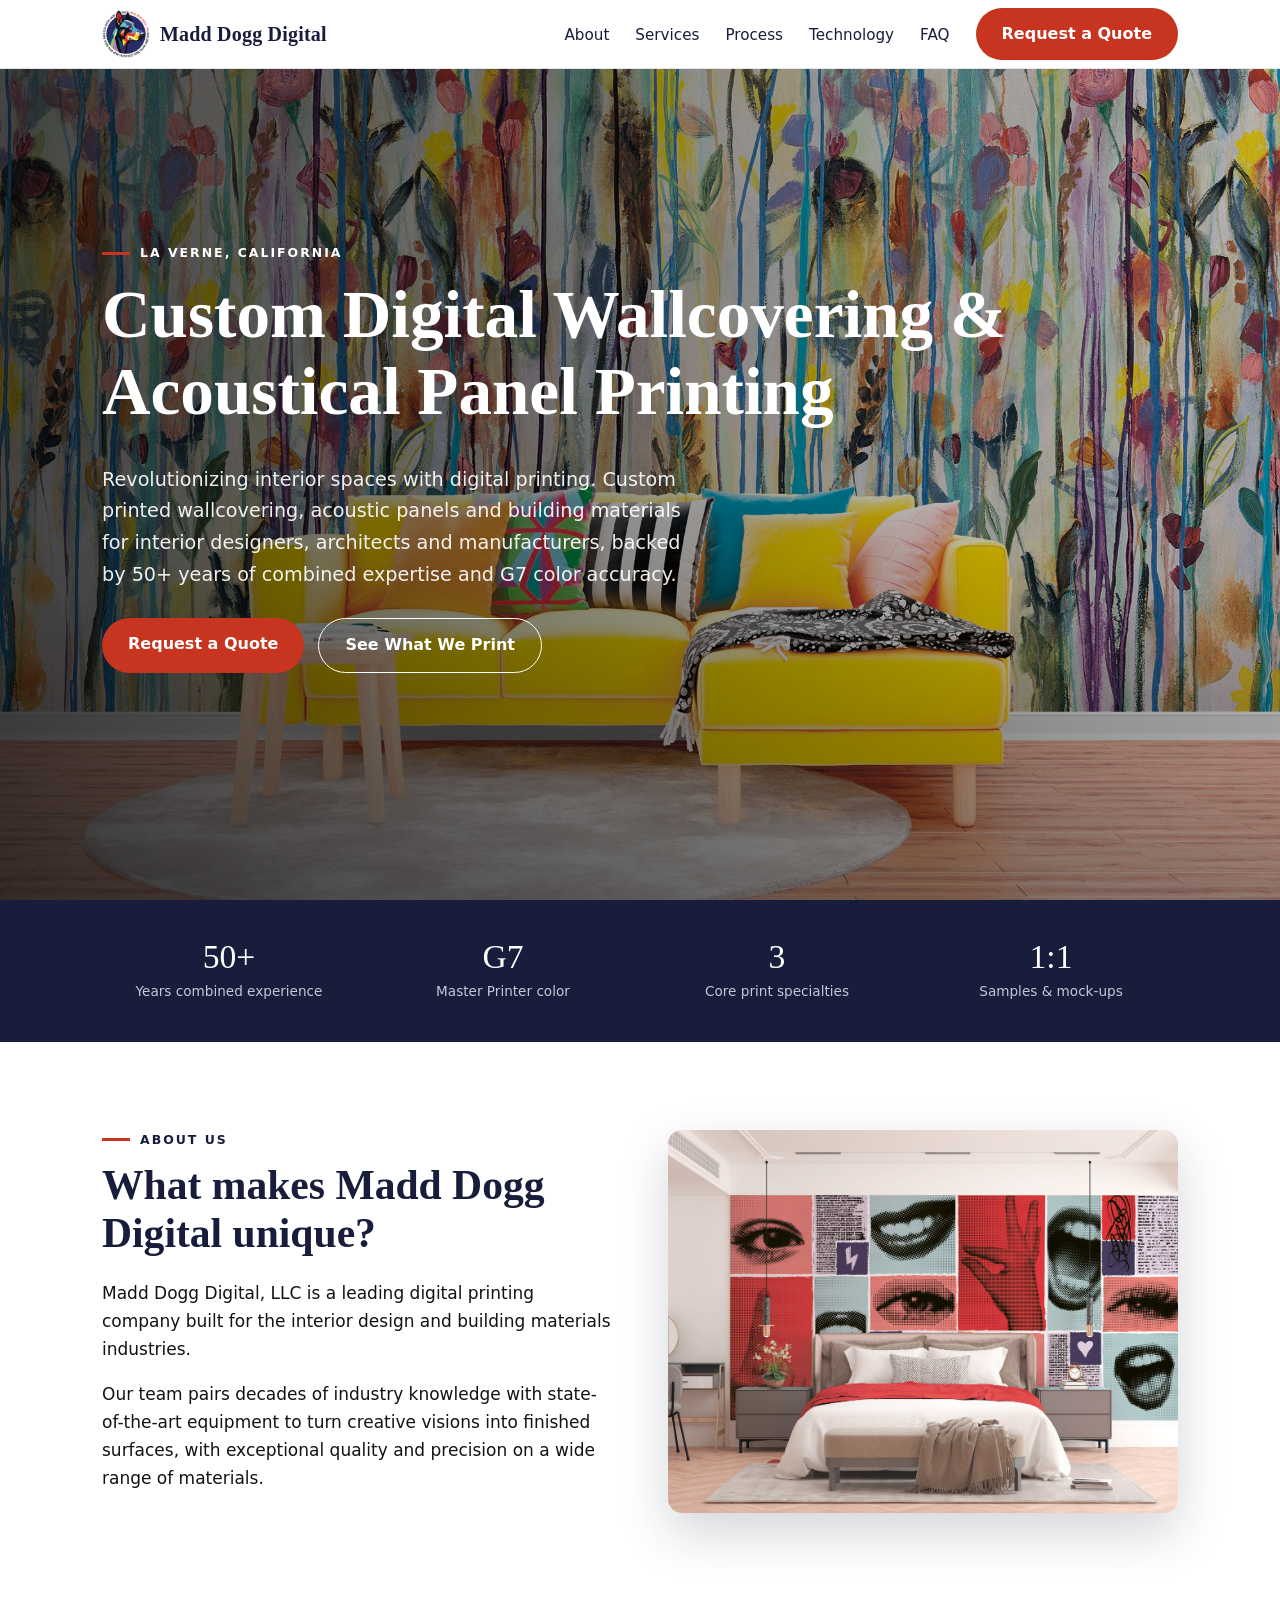
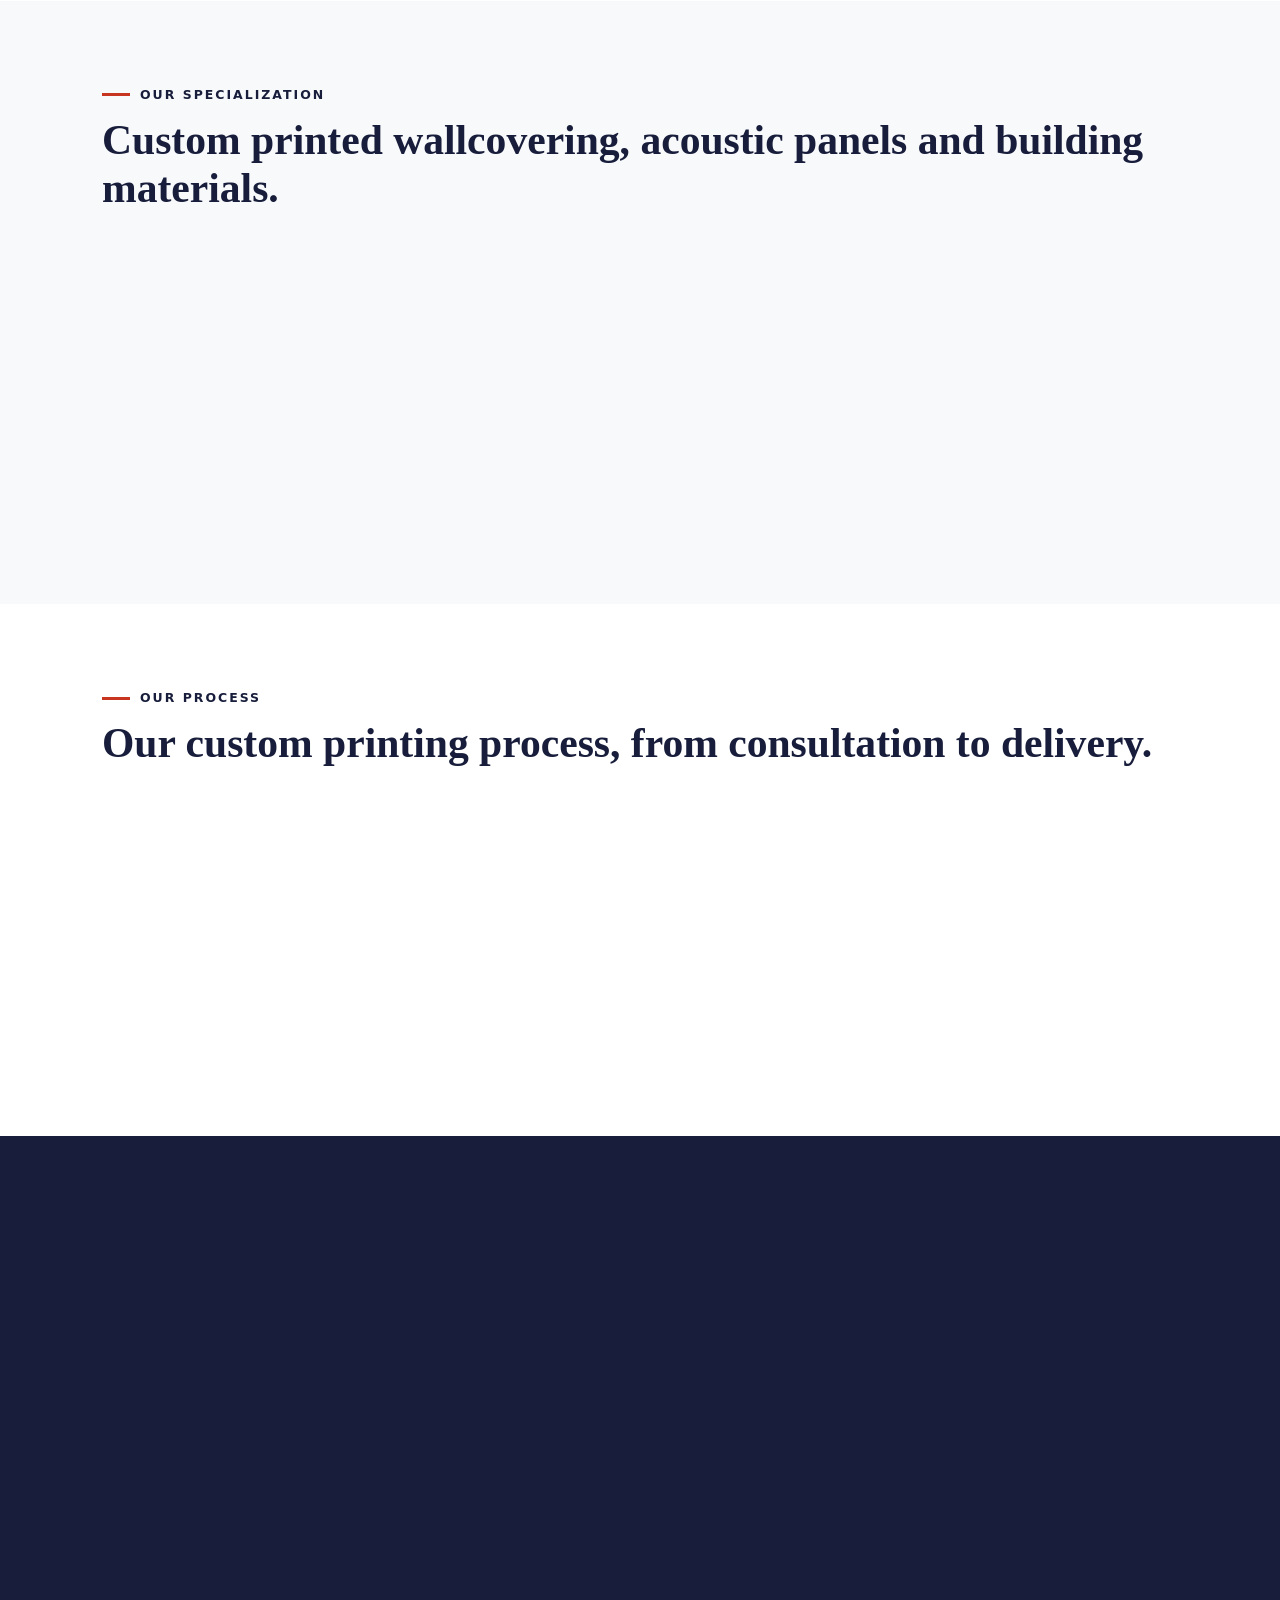
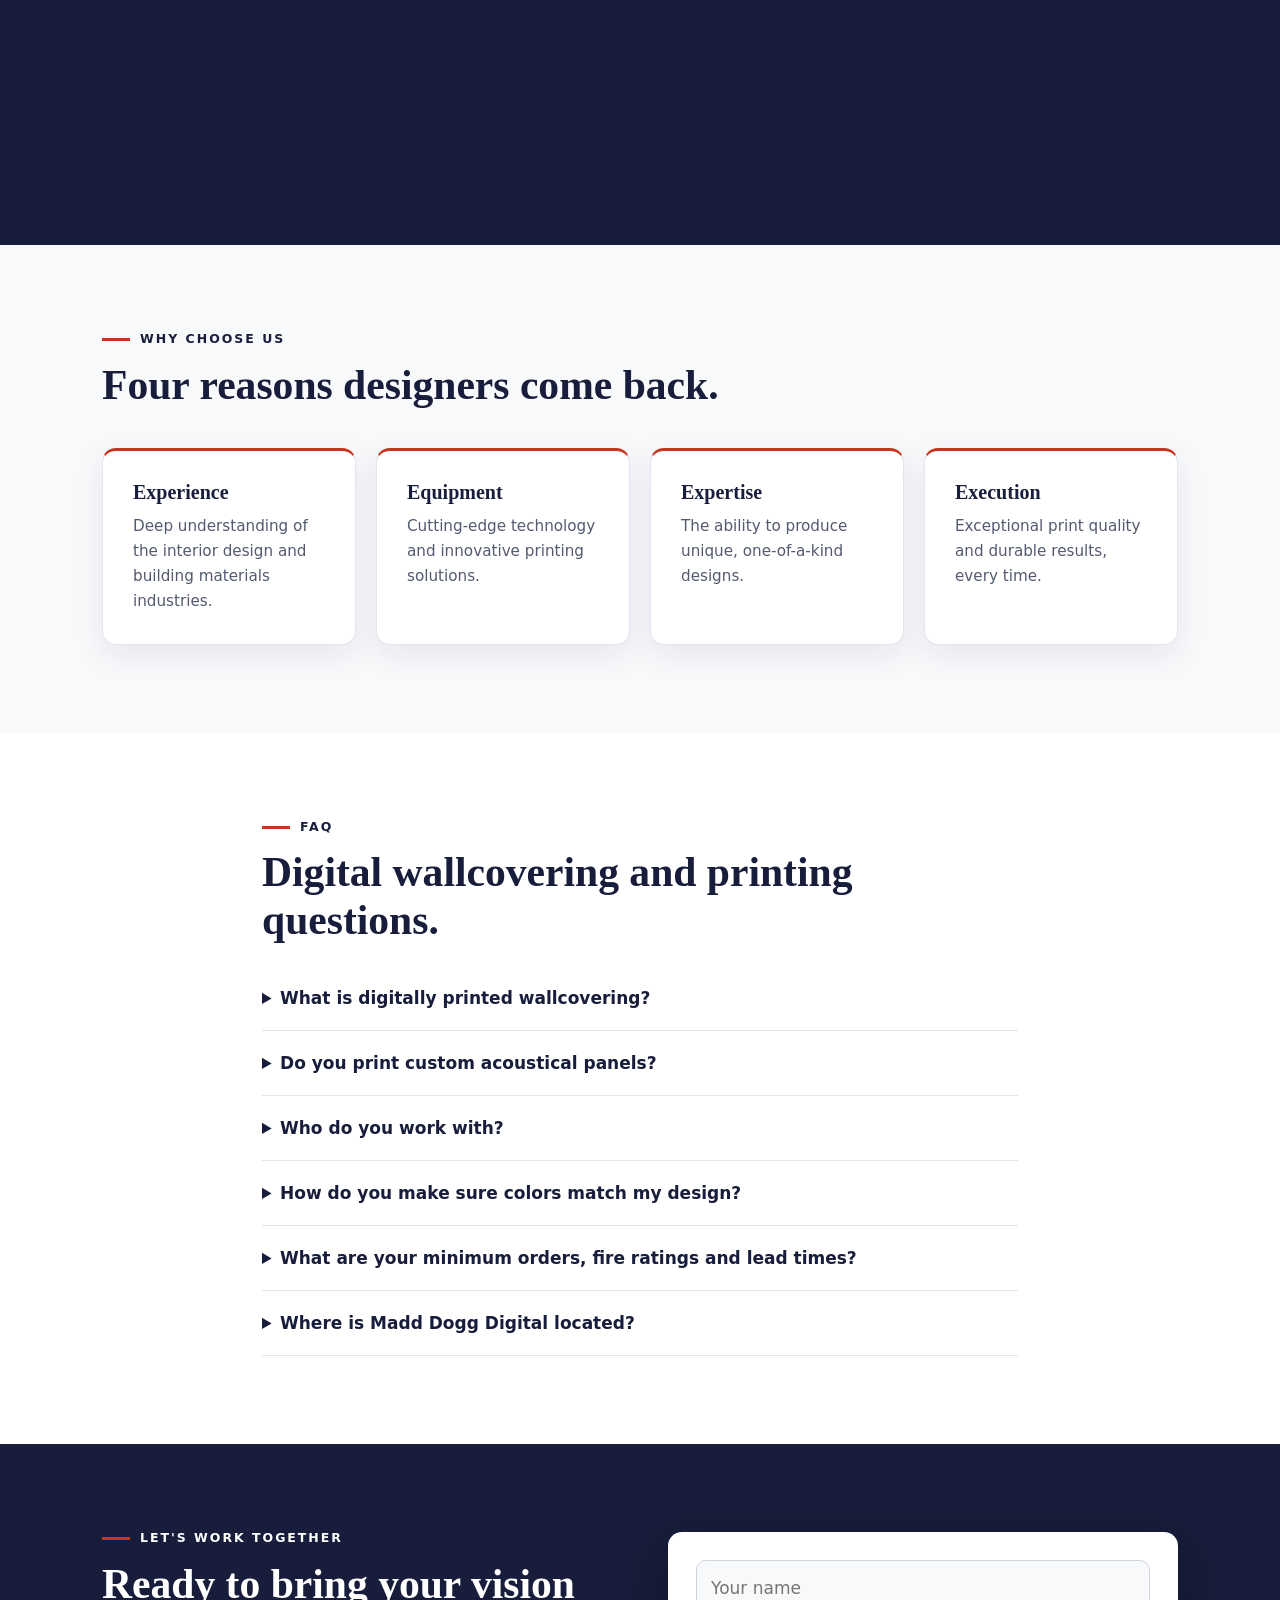
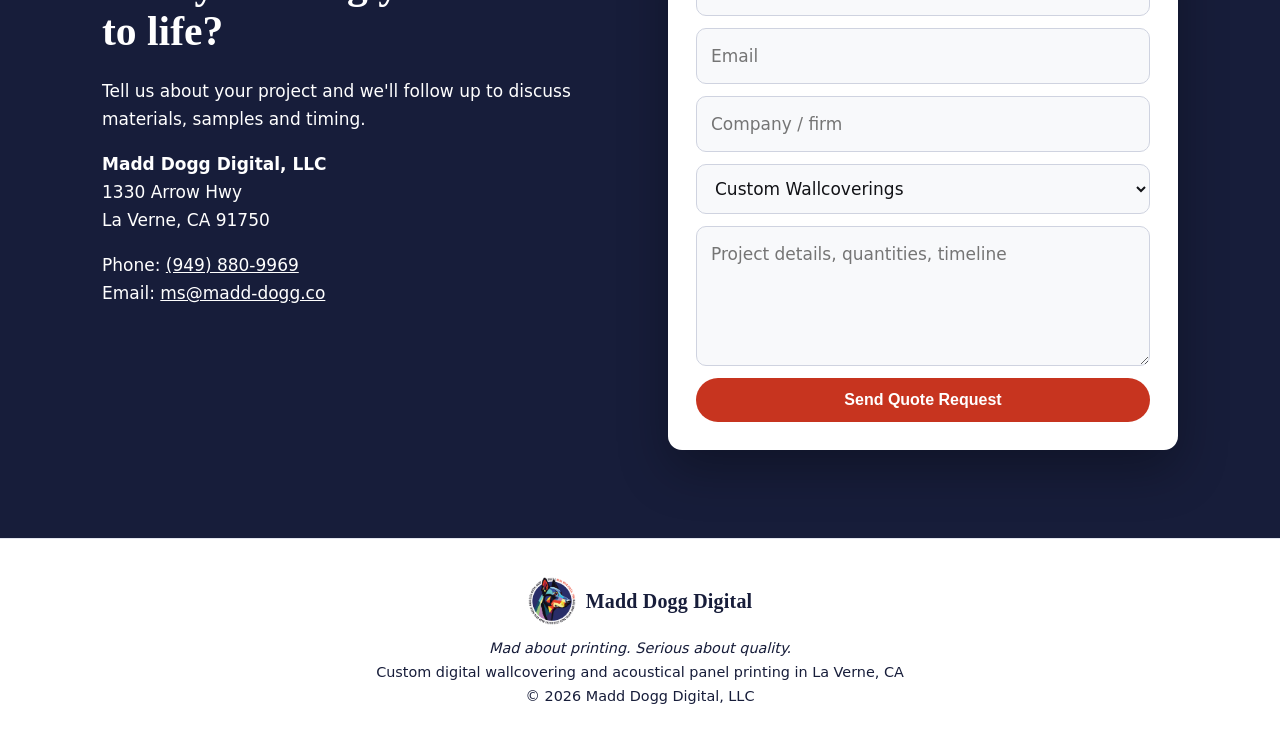
==== index.html @ 0f02517b "initial commit" ====
<!DOCTYPE html>
<html lang="en">
  <head>
    <!-- Page metadata -->
    <meta charset="utf-8">
    <meta name="viewport" content="width=device-width, initial-scale=1">
    <title>Custom Digital Wallcovering &amp; Acoustical Panel Printing | Madd Dogg Digital, La Verne CA</title>
    <meta name="description" content="Custom digitally printed wallcovering, acoustic panels and building materials for interior designers and architects. G7 color accuracy. La Verne, CA. Request a quote.">
    <link rel="canonical" href="https://www.madddoggdigital.com/">
    <meta name="robots" content="index,follow,max-image-preview:large">
    <meta name="color-scheme" content="light">
    <meta name="theme-color" content="#171D3A">

    <!-- Social sharing preview -->
    <meta property="og:type" content="website">
    <meta property="og:url" content="https://www.madddoggdigital.com/">
    <meta name="twitter:card" content="summary_large_image">
    <meta property="og:title" content="Custom Digital Wallcovering &amp; Acoustical Panel Printing | Madd Dogg Digital">
    <meta property="og:description" content="Custom digitally printed wallcovering, acoustic panels and building materials. La Verne, CA.">
    <meta property="og:image" content="/images/yellow-flowers-custom-digital-wallcovering.jpg">

    <!-- Business structured data -->
    <script type="application/ld+json">
      {
        "@context": "https://schema.org",
        "@type": "LocalBusiness",
        "name": "Madd Dogg Digital, LLC",
        "telephone": "(949) 880-9969",
        "email": "ms@madd-dogg.co",
        "address": {
          "@type": "PostalAddress",
          "streetAddress": "1330 Arrow Hwy",
          "addressLocality": "La Verne",
          "addressRegion": "CA",
          "postalCode": "91750"
        },
        "url": "https://www.madddoggdigital.com"
      }
    </script>

    <!-- FAQ structured data -->
    <script type="application/ld+json">
      {
        "@context": "https://schema.org",
        "@type": "FAQPage",
        "mainEntity": [
          {
            "@type": "Question",
            "name": "What is digitally printed wallcovering?",
            "acceptedAnswer": {
              "@type": "Answer",
              "text": "Digitally printed wallcovering is custom wallcovering produced directly from digital artwork. It lets designers create bespoke wallpapers, murals and large-scale graphics in high resolution, from intricate patterns to full-wall images."
            }
          },
          {
            "@type": "Question",
            "name": "Do you print custom acoustical panels?",
            "acceptedAnswer": {
              "@type": "Answer",
              "text": "Yes. We print custom acoustical sound boards that improve both the look and the acoustic performance of offices, studios and public spaces."
            }
          },
          {
            "@type": "Question",
            "name": "Who do you work with?",
            "acceptedAnswer": {
              "@type": "Answer",
              "text": "We serve interior designers, architects and building material manufacturers."
            }
          },
          {
            "@type": "Question",
            "name": "How do you make sure colors match my design?",
            "acceptedAnswer": {
              "@type": "Answer",
              "text": "We use G7 Master Printer color management, and our color matching step provides realistic samples and mock-ups for your approval before production begins."
            }
          },
          {
            "@type": "Question",
            "name": "What are your minimum orders, fire ratings and lead times?",
            "acceptedAnswer": {
              "@type": "Answer",
              "text": "These depend on the material and project scope. Send us your quantities, substrate and timeline through the quote form and we will confirm details."
            }
          },
          {
            "@type": "Question",
            "name": "Where is Madd Dogg Digital located?",
            "acceptedAnswer": {
              "@type": "Answer",
              "text": "We are at 1330 Arrow Hwy, La Verne, CA 91750. Call (949) 880-9969 or email ms@madd-dogg.co."
            }
          }
        ]
      }
    </script>

    <!-- Site styles -->
    <link rel="stylesheet" href="css/styles.css">
  </head>

  <body>
    <!-- Site navigation -->
    <header>
      <div class="wrap">
        <nav>
          <a class="logo" href="#top">
            <img src="images/madd-dogg-digital-logo.png" alt="">
            <span>Madd Dogg Digital</span>
          </a>
          <button id="menu" aria-label="Menu">☰</button>
          <ul id="links">
            <li><a href="#about">About</a></li>
            <li><a href="#services">Services</a></li>
            <li><a href="#process">Process</a></li>
            <li><a href="#technology">Technology</a></li>
            <li><a href="#faq">FAQ</a></li>
            <li><a class="btn" href="#contact">Request a Quote</a></li>
          </ul>
        </nav>
      </div>
    </header>

    <main id="top">
      <!-- Hero introduction -->
      <section class="hero">
        <div class="wrap">
          <div class="eyebrow" style="color:#fff">La Verne, California</div>
          <h1>Custom Digital Wallcovering &amp; Acoustical Panel Printing</h1>
          <p>Revolutionizing interior spaces with digital printing. Custom printed wallcovering, acoustic panels and building materials for interior designers, architects and manufacturers, backed by 50+ years of combined expertise and G7 color accuracy.</p>
          <div class="row">
            <a class="btn" href="#contact">Request a Quote</a>
            <a class="btn ghost" href="#services">See What We Print</a>
          </div>
        </div>
      </section>

      <!-- Company highlights -->
      <div class="stats">
        <div class="wrap">
          <div><b>50+</b><span>Years combined experience</span></div>
          <div><b>G7</b><span>Master Printer color</span></div>
          <div><b>3</b><span>Core print specialties</span></div>
          <div><b>1:1</b><span>Samples &amp; mock-ups</span></div>
        </div>
      </div>

      <!-- Company overview -->
      <section id="about">
        <div class="wrap split">
          <div class="rv">
            <div class="eyebrow">About Us</div>
            <h2>What makes Madd Dogg Digital unique?</h2>
            <p>Madd Dogg Digital, LLC is a leading digital printing company built for the interior design and building materials industries.</p>
            <p>Our team pairs decades of industry knowledge with state-of-the-art equipment to turn creative visions into finished surfaces, with exceptional quality and precision on a wide range of materials.</p>
          </div>
          <img class="rv" src="images/red-eyes-custom-digital-wallcovering.jpg" alt="Custom digitally printed wallcovering installed in a designed interior room" loading="lazy">
        </div>
      </section>

      <!-- Printing services -->
      <section id="services" class="alt">
        <div class="wrap">
          <div class="eyebrow">Our Specialization</div>
          <h2>Custom printed wallcovering, acoustic panels and building materials.</h2>
          <div class="grid3">
            <div class="card rv">
              <h3>Custom Digital Wallcoverings</h3>
              <p>Digitally printed wallcovering: bespoke wallpapers and murals that match your design aesthetic. From intricate patterns to large-scale graphics, in high resolution.</p>
            </div>
            <div class="card rv">
              <h3>Printed Acoustical Panels &amp; Sound Boards</h3>
              <p>Custom-printed acoustic panels and acoustical sound boards that improve both the look and the sound of offices, studios and public spaces.</p>
            </div>
            <div class="card rv">
              <h3>Custom Printed Building Materials</h3>
              <p>Digital printing opens up customization on a variety of building materials, for interior and exterior applications.</p>
            </div>
          </div>
        </div>
      </section>

      <!-- Project workflow -->
      <section id="process">
        <div class="wrap">
          <div class="eyebrow">Our Process</div>
          <h2>Our custom printing process, from consultation to delivery.</h2>
          <div class="steps">
            <div class="rv">
              <h3>Consultation</h3>
              <p>We learn your design goals and project requirements.</p>
            </div>
            <div class="rv">
              <h3>Color Matching</h3>
              <p>Design development plus realistic samples and mock-ups for approval.</p>
            </div>
            <div class="rv">
              <h3>Printing &amp; Production</h3>
              <p>Enterprise-grade equipment, produced with precision and care.</p>
            </div>
            <div class="rv">
              <h3>Quality Control</h3>
              <p>Rigorous checks so every print meets our standard.</p>
            </div>
            <div class="rv">
              <h3>Delivery &amp; Support</h3>
              <p>Timely delivery and ongoing support after install.</p>
            </div>
          </div>
        </div>
      </section>

      <!-- Printing technology -->
      <section id="technology" class="dark">
        <div class="wrap split">
          <div class="rv">
            <div class="eyebrow">Technology</div>
            <h2>State-of-the-art, by commitment.</h2>
            <p>Our quality is a direct result of our investment in leading digital printing technology.</p>
            <ul class="ticks">
              <li>Newest high-resolution printers for exceptional clarity and detail</li>
              <li>G7 Master Printer color management for accurate, consistent color</li>
              <li>Versatile printing on a wide range of substrates and materials</li>
              <li>Eco-friendly options with sustainable inks and materials</li>
            </ul>
          </div>
          <img class="rv" src="images/digital-wallcovering-printer.png" alt="High-resolution digital printing equipment used for wallcovering and acoustical panels" loading="lazy">
        </div>
      </section>

      <!-- Reasons to choose Madd Dogg Digital -->
      <section class="alt">
        <div class="wrap">
          <div class="eyebrow">Why Choose Us</div>
          <h2>Four reasons designers come back.</h2>
          <div class="four">
            <div class="card rv">
              <h3>Experience</h3>
              <p>Deep understanding of the interior design and building materials industries.</p>
            </div>
            <div class="card rv">
              <h3>Equipment</h3>
              <p>Cutting-edge technology and innovative printing solutions.</p>
            </div>
            <div class="card rv">
              <h3>Expertise</h3>
              <p>The ability to produce unique, one-of-a-kind designs.</p>
            </div>
            <div class="card rv">
              <h3>Execution</h3>
              <p>Exceptional print quality and durable results, every time.</p>
            </div>
          </div>
        </div>
      </section>

      <!-- Frequently asked questions -->
      <section id="faq">
        <div class="wrap" style="max-width:800px">
          <div class="eyebrow">FAQ</div>
          <h2>Digital wallcovering and printing questions.</h2>
          <!-- TODO: Confirm minimum order, fire rating, and lead time with the client. -->
          <details>
            <summary>What is digitally printed wallcovering?</summary>
            <p>Digitally printed wallcovering is custom wallcovering produced directly from digital artwork. It lets designers create bespoke wallpapers, murals and large-scale graphics in high resolution, from intricate patterns to full-wall images.</p>
          </details>
          <details>
            <summary>Do you print custom acoustical panels?</summary>
            <p>Yes. We print custom acoustical sound boards that improve both the look and the acoustic performance of offices, studios and public spaces.</p>
          </details>
          <details>
            <summary>Who do you work with?</summary>
            <p>We serve interior designers, architects and building material manufacturers.</p>
          </details>
          <details>
            <summary>How do you make sure colors match my design?</summary>
            <p>We use G7 Master Printer color management, and our color matching step provides realistic samples and mock-ups for your approval before production begins.</p>
          </details>
          <details>
            <summary>What are your minimum orders, fire ratings and lead times?</summary>
            <p>These depend on the material and project scope. Send us your quantities, substrate and timeline through the quote form and we will confirm details.</p>
          </details>
          <details>
            <summary>Where is Madd Dogg Digital located?</summary>
            <p>We are at 1330 Arrow Hwy, La Verne, CA 91750. Call (949) 880-9969 or email ms@madd-dogg.co.</p>
          </details>
        </div>
      </section>

      <!-- Contact details and quote form -->
      <section id="contact" class="contact">
        <div class="wrap split">
          <div>
            <div class="eyebrow">Let's Work Together</div>
            <h2>Ready to bring your vision to life?</h2>
            <p>Tell us about your project and we'll follow up to discuss materials, samples and timing.</p>
            <p>
              <strong>Madd Dogg Digital, LLC</strong><br>
              1330 Arrow Hwy<br>
              La Verne, CA 91750
            </p>
            <p>
              Phone: <a href="tel:+19498809969">(949) 880-9969</a><br>
              Email: <a href="mailto:ms@madd-dogg.co">ms@madd-dogg.co</a>
            </p>
          </div>
          <form id="qf">
            <input name="name" placeholder="Your name" required>
            <input name="email" type="email" placeholder="Email" required>
            <input name="company" placeholder="Company / firm">
            <select name="type">
              <option>Custom Wallcoverings</option>
              <option>Acoustical Solutions</option>
              <option>Custom Building Materials</option>
              <option>Something else</option>
            </select>
            <textarea name="msg" rows="4" placeholder="Project details, quantities, timeline" required></textarea>
            <button class="btn" type="submit">Send Quote Request</button>
          </form>
        </div>
      </section>
    </main>

    <!-- Site footer -->
    <footer>
      <div class="wrap">
        <div class="logo flogo">
          <img src="images/madd-dogg-digital-logo.png" alt="">
          <span>Madd Dogg Digital</span>
        </div>
        <em>Mad about printing. Serious about quality.</em><br>
        Custom digital wallcovering and acoustical panel printing in La Verne, CA<br>
        &copy; <span id="y"></span> Madd Dogg Digital, LLC
      </div>
    </footer>

    <!-- Site interactions -->
    <script src="js/main.js" defer></script>
  </body>
</html>
---- css/styles.css ----
/* Theme colors and shared dimensions */
:root {
  color-scheme: light;
  --ink: #121317;
  --navy: #171d3a;
  --alt: #f8f9fb;
  --muted: #535a70;
  --line: #e2e5ee;
  --accent: #c7341f;
  --head: #171d3a;
  --radius: 14px;
  --shadow: 0 10px 30px rgba(23, 29, 58, 0.08);
}

/* Base layout and typography */
* {
  box-sizing: border-box;
}

html {
  scroll-behavior: smooth;
  scroll-padding-top: 72px;
}

body {
  margin: 0;
  background: #fff;
  color: var(--ink);
  font: 17px/1.65 system-ui, -apple-system, "Segoe UI", sans-serif;
}

img {
  display: block;
  max-width: 100%;
}

a {
  color: inherit;
}

h1,
h2,
h3 {
  margin: 0 0 0.5em;
  color: var(--head);
  font-family: Georgia, "Times New Roman", serif;
  line-height: 1.15;
}

h1 {
  font-size: clamp(2.4rem, 6vw, 4.2rem);
}

h2 {
  font-size: clamp(1.8rem, 4vw, 2.6rem);
}

h3 {
  font-size: 1.25rem;
}

.wrap {
  max-width: 1120px;
  margin: 0 auto;
  padding: 0 22px;
}

section {
  padding: 88px 0;
}

.alt {
  background: var(--alt);
}

.dark,
.contact,
.hero {
  --head: #fff;
  --muted: #c3c8d8;
  --line: rgba(255, 255, 255, 0.16);
  color: #fff;
}

.dark,
.contact {
  background: var(--navy);
}

/* Section labels */
.eyebrow {
  display: flex;
  align-items: center;
  gap: 10px;
  margin-bottom: 16px;
  color: var(--navy);
  font: 700 0.78rem/1 system-ui, sans-serif;
  letter-spacing: 0.16em;
  text-transform: uppercase;
}

.eyebrow::before {
  width: 28px;
  height: 3px;
  background: var(--accent);
  content: "";
}

.dark .eyebrow,
.contact .eyebrow,
.hero .eyebrow {
  color: #fff;
}

/* Fixed navigation and brand mark */
header {
  position: fixed;
  z-index: 10;
  top: 0;
  right: 0;
  left: 0;
  border-bottom: 1px solid var(--line);
  background: #fff;
  transition: transform 0.3s, opacity 0.3s;
}

header.hidden {
  transform: translateY(-100%);
  opacity: 0;
  pointer-events: none;
}

nav {
  display: flex;
  height: 68px;
  align-items: center;
  justify-content: space-between;
}

nav img {
  height: 38px;
}

nav ul {
  display: flex;
  align-items: center;
  gap: 26px;
  margin: 0;
  padding: 0;
  list-style: none;
}

nav a {
  color: var(--navy);
  font-size: 0.95rem;
  text-decoration: none;
}

nav a:hover {
  color: var(--accent);
}

.logo {
  display: flex;
  align-items: center;
  gap: 10px;
  color: var(--navy);
  font: 700 1.25rem/1 Georgia, "Times New Roman", serif;
  letter-spacing: 0.01em;
  text-decoration: none;
}

nav a.logo:hover {
  color: var(--navy);
}

.logo img {
  width: auto;
  height: 48px;
  object-fit: contain;
}

.flogo {
  justify-content: center;
  margin-bottom: 12px;
}

/* Buttons and mobile menu control */
.btn {
  display: inline-block;
  padding: 13px 26px;
  border: 0;
  border-radius: 99px;
  background: var(--accent);
  color: #fff !important;
  cursor: pointer;
  font-size: 1rem;
  font-weight: 600;
  text-decoration: none;
}

.btn:hover {
  filter: brightness(1.1);
}

.btn.ghost {
  border: 1.5px solid var(--navy);
  background: none;
  color: var(--navy) !important;
}

#menu {
  display: none;
  border: 0;
  background: none;
  color: var(--navy);
  font-size: 1.6rem;
}

/* Full-height hero and image overlay */
.hero {
  position: relative;
  display: flex;
  min-height: 100vh;
  align-items: center;
  padding: 0;
  background: #222 url("../images/yellow-flowers-custom-digital-wallcovering.jpg") center/cover;
}

.hero::before {
  position: absolute;
  inset: 0;
  background:
    linear-gradient(90deg, rgba(0, 0, 0, 0.68) 0%, rgba(0, 0, 0, 0.42) 50%, rgba(0, 0, 0, 0.12) 100%),
    linear-gradient(0deg, rgba(0, 0, 0, 0.32), transparent 40%);
  content: "";
}

.hero .wrap {
  position: relative;
  padding-top: 100px;
  padding-bottom: 80px;
}

.hero p {
  max-width: 580px;
  color: rgba(255, 255, 255, 0.92);
  font-size: 1.2rem;
}

.hero .btn.ghost {
  border-color: #fff;
  background: transparent;
  color: #fff !important;
}

.hero .btn.ghost:hover {
  border-color: #fff;
  background: #fff;
  color: var(--navy) !important;
}

.hero .row {
  display: flex;
  flex-wrap: wrap;
  gap: 14px;
  margin-top: 28px;
}

/* Company highlight numbers */
.stats {
  padding: 38px 0;
  background: var(--navy);
  color: #fff;
}

.stats .wrap {
  display: grid;
  grid-template-columns: repeat(4, 1fr);
  gap: 20px;
  text-align: center;
}

.stats b {
  display: block;
  font: 2.1rem Georgia, serif;
}

.stats span {
  color: #c3c8d8;
  font-size: 0.85rem;
}

/* Service and benefit cards */
.grid3 {
  display: grid;
  grid-template-columns: repeat(3, 1fr);
  gap: 24px;
  margin-top: 38px;
}

.card {
  padding: 30px;
  border: 1px solid var(--line);
  border-radius: var(--radius);
  background: #fff;
  box-shadow: var(--shadow);
  transition: transform 0.25s, box-shadow 0.25s;
}

.card:hover {
  transform: translateY(-4px);
  box-shadow: 0 16px 40px rgba(23, 29, 58, 0.14);
}

.card p {
  margin: 0;
  color: var(--muted);
}

.grid3 .card,
.four .card {
  border-top: 3px solid var(--accent);
}

.four {
  display: grid;
  grid-template-columns: repeat(4, 1fr);
  gap: 20px;
  margin-top: 38px;
}

.four p {
  font-size: 0.95rem;
}

/* Two-column content and photography */
.split {
  display: grid;
  grid-template-columns: 1fr 1fr;
  align-items: center;
  gap: 56px;
}

.split img {
  width: 100%;
  aspect-ratio: 4 / 3;
  border-radius: var(--radius);
  object-fit: cover;
  box-shadow: 0 20px 50px rgba(23, 29, 58, 0.18);
}

/* Project process steps */
.steps {
  display: grid;
  grid-template-columns: repeat(5, 1fr);
  gap: 16px;
  margin-top: 38px;
  counter-reset: step;
}

.steps div {
  padding: 24px 20px;
  border-radius: var(--radius);
  background: var(--alt);
}

.steps div::before {
  display: block;
  margin-bottom: 12px;
  color: var(--accent);
  content: "0" counter(step);
  counter-increment: step;
  font: 700 2.2rem/1 Georgia, serif;
}

.steps h3 {
  font-size: 1.1rem;
}

.steps p {
  margin: 0;
  color: var(--muted);
  font-size: 0.92rem;
}

/* Technology feature list */
.ticks {
  margin: 20px 0 0;
  padding: 0;
  list-style: none;
}

.ticks li {
  position: relative;
  padding: 14px 0 14px 34px;
  border-bottom: 1px solid var(--line);
}

.ticks li::before {
  position: absolute;
  left: 0;
  color: #fff;
  content: "✓";
  font-weight: 700;
}

/* FAQ accordion */
details {
  padding: 18px 0;
  border-bottom: 1px solid var(--line);
}

summary {
  color: var(--navy);
  cursor: pointer;
  font-weight: 600;
}

details p {
  margin: 0.6em 0 0;
  color: var(--muted);
}

/* Contact information and quote form */
.contact a {
  color: inherit;
  text-decoration: underline;
}

.contact .split {
  align-items: start;
}

form {
  display: grid;
  gap: 12px;
  padding: 28px;
  border-radius: var(--radius);
  background: #fff;
  color: var(--ink);
  box-shadow: 0 20px 50px rgba(0, 0, 0, 0.3);
}

input,
select,
textarea {
  width: 100%;
  padding: 13px 14px;
  border: 1px solid #cfd3e0;
  border-radius: 10px;
  background: var(--alt);
  color: var(--ink);
  font: inherit;
}

input:focus,
select:focus,
textarea:focus {
  outline: 2px solid var(--accent);
  outline-offset: 1px;
}

/* White footer matches the navigation */
footer {
  padding: 38px 0;
  border-top: 1px solid var(--line);
  background: #fff;
  color: var(--navy);
  font-size: 0.9rem;
  text-align: center;
}

footer .logo {
  color: var(--navy);
}

/* Scroll-in content animation */
.rv {
  transform: translateY(22px);
  opacity: 0;
  transition: 0.7s;
}

.rv.in {
  transform: none;
  opacity: 1;
}

/* Respect reduced-motion preferences */
@media (prefers-reduced-motion: reduce) {
  .rv {
    transform: none;
    opacity: 1;
    transition: none;
  }

  html {
    scroll-behavior: auto;
  }
}

/* Stack layouts and expose the mobile menu on smaller screens */
@media (max-width: 860px) {
  section {
    padding: 60px 0;
  }

  .grid3,
  .split,
  .four {
    grid-template-columns: 1fr;
  }

  .steps {
    grid-template-columns: 1fr 1fr;
  }

  .stats .wrap {
    grid-template-columns: 1fr 1fr;
  }

  #menu {
    display: block;
  }

  nav ul {
    position: absolute;
    top: 68px;
    right: 0;
    left: 0;
    display: none;
    flex-direction: column;
    padding: 20px;
    border-bottom: 1px solid var(--line);
    background: #fff;
  }

  nav ul a {
    color: var(--navy);
  }

  nav ul.open {
    display: flex;
  }
}
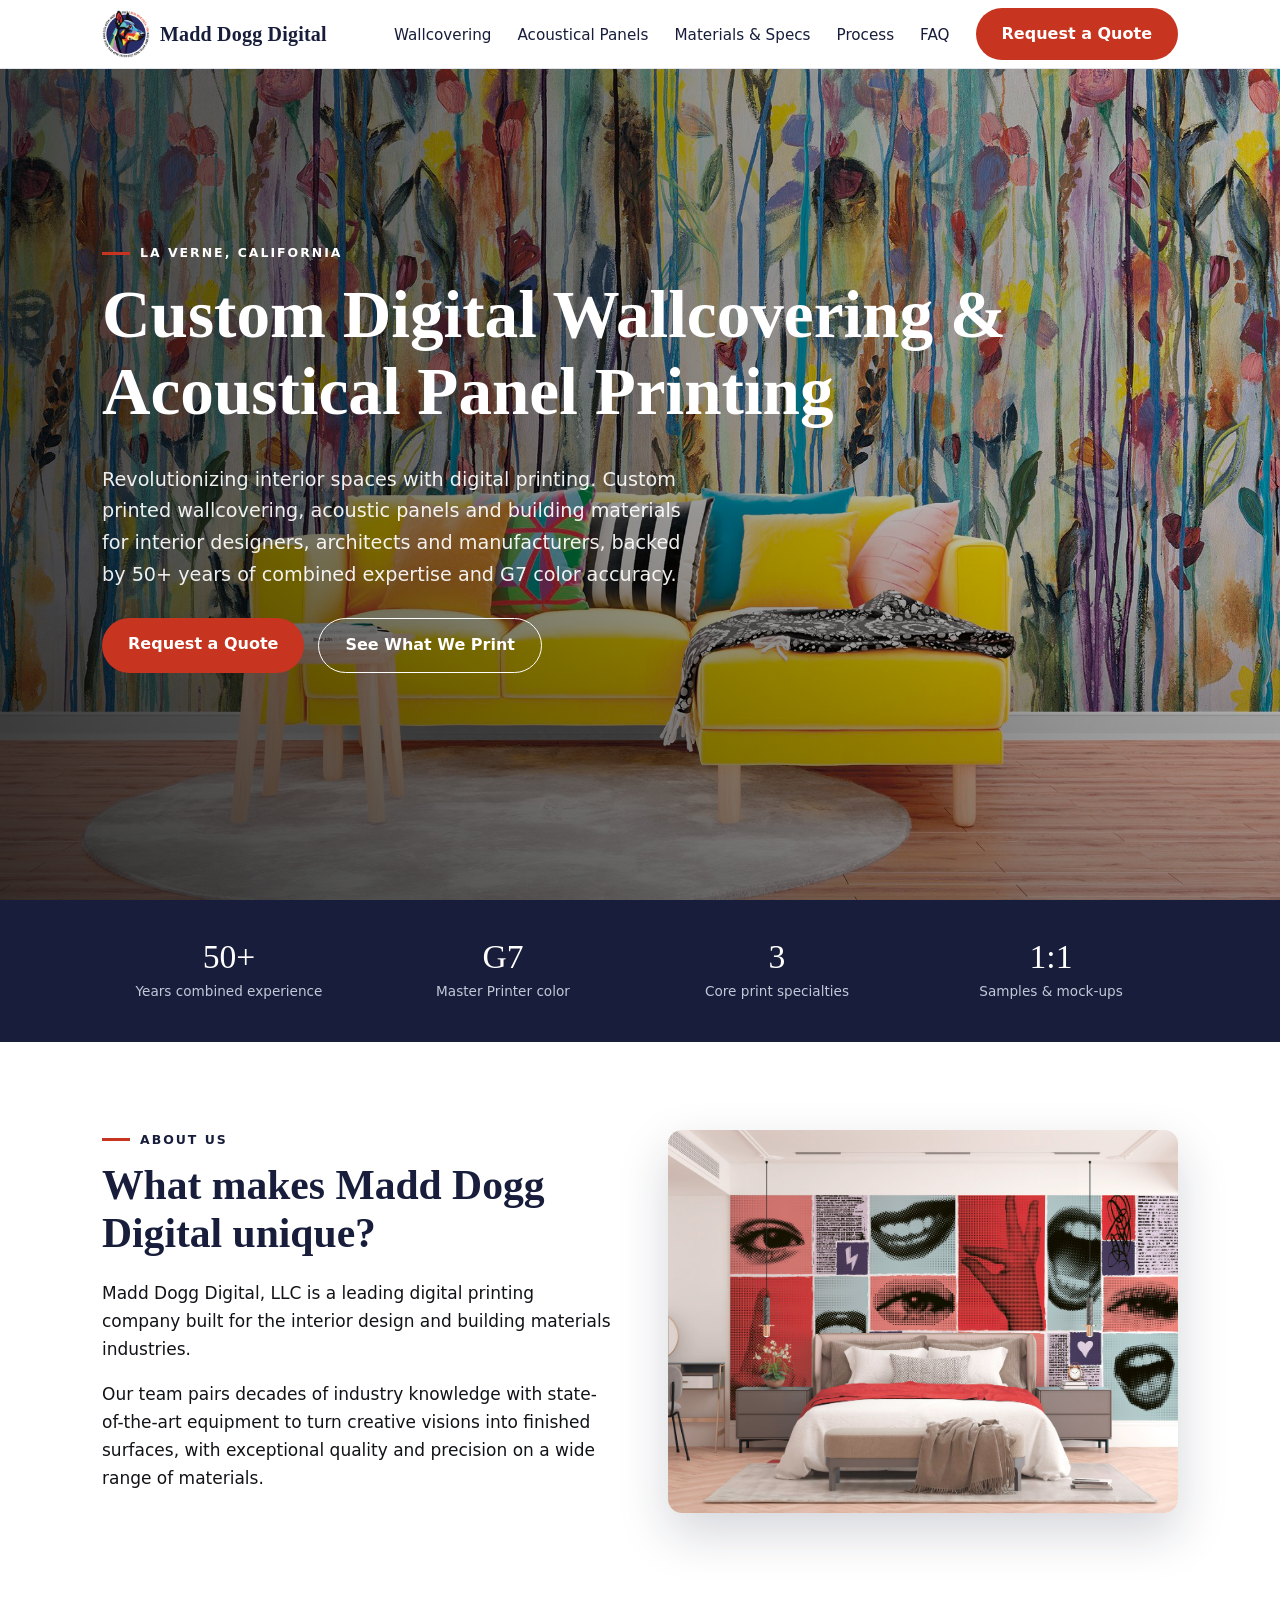
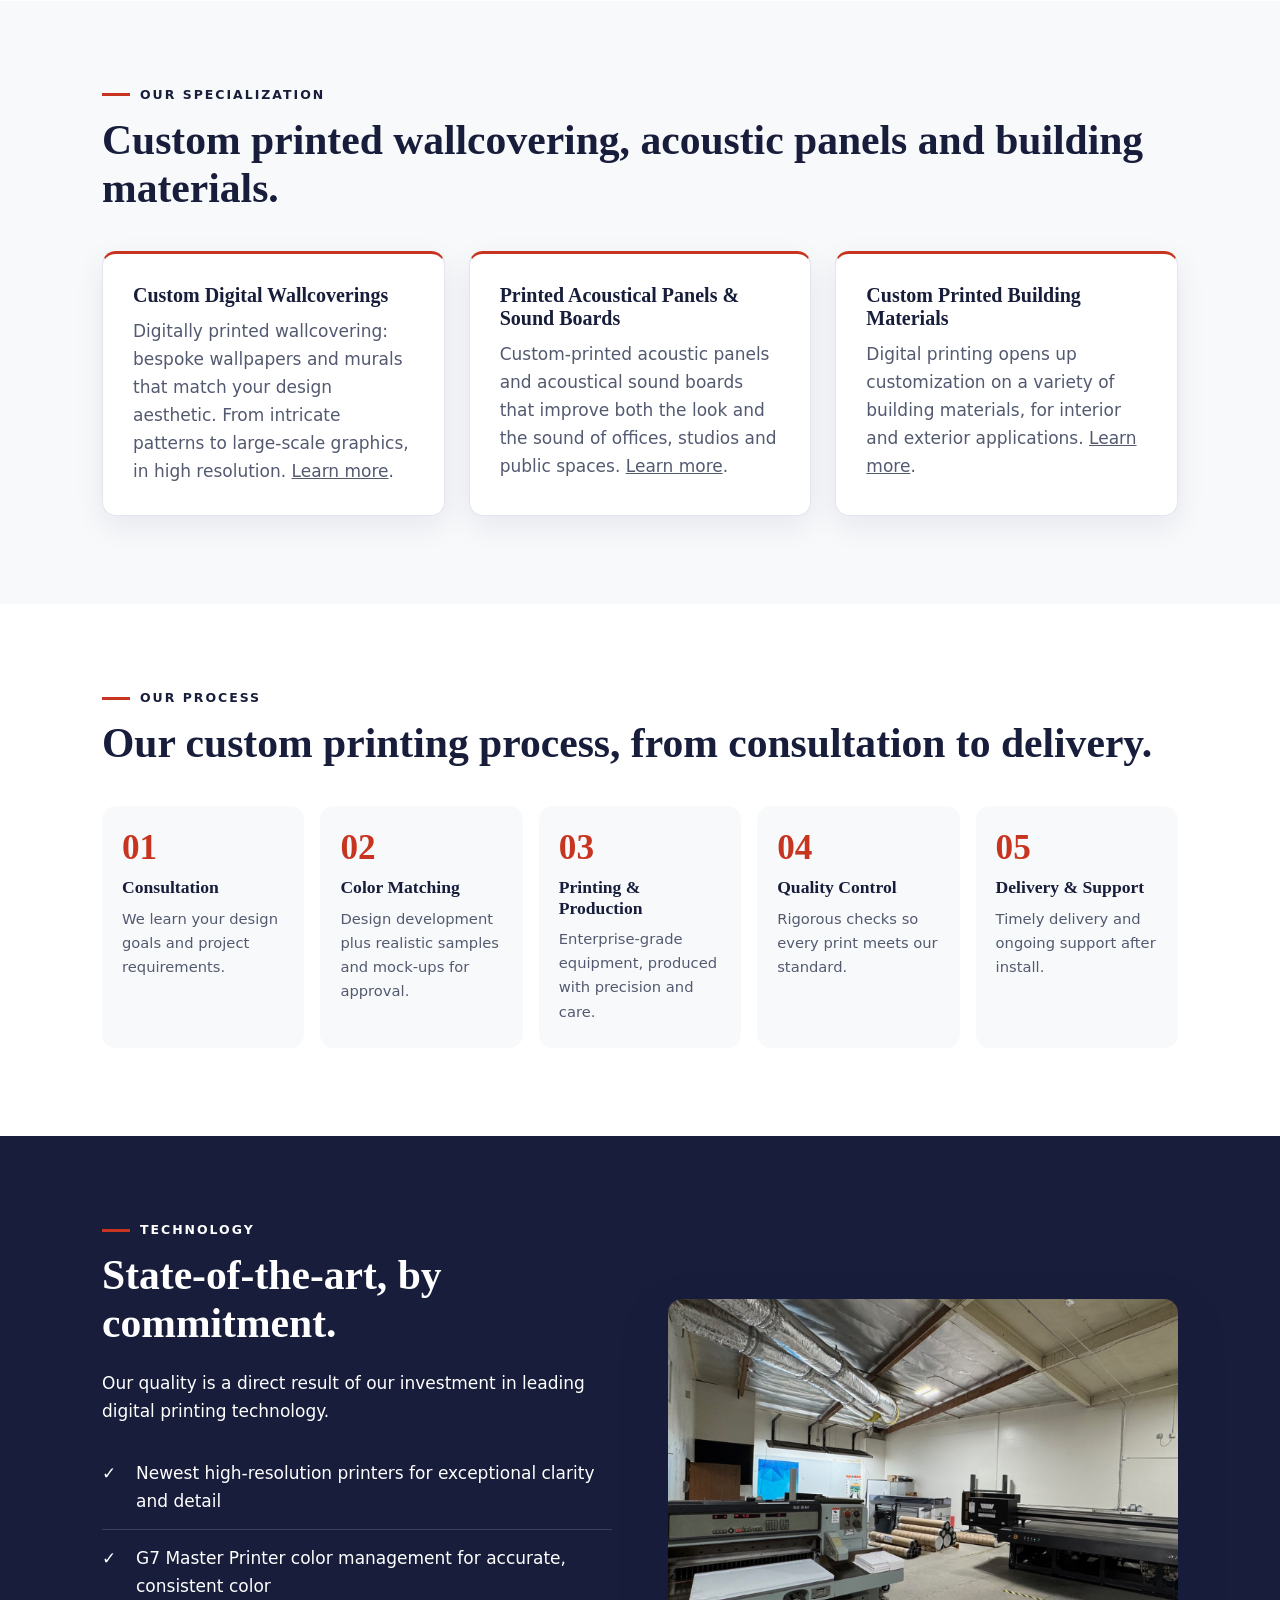
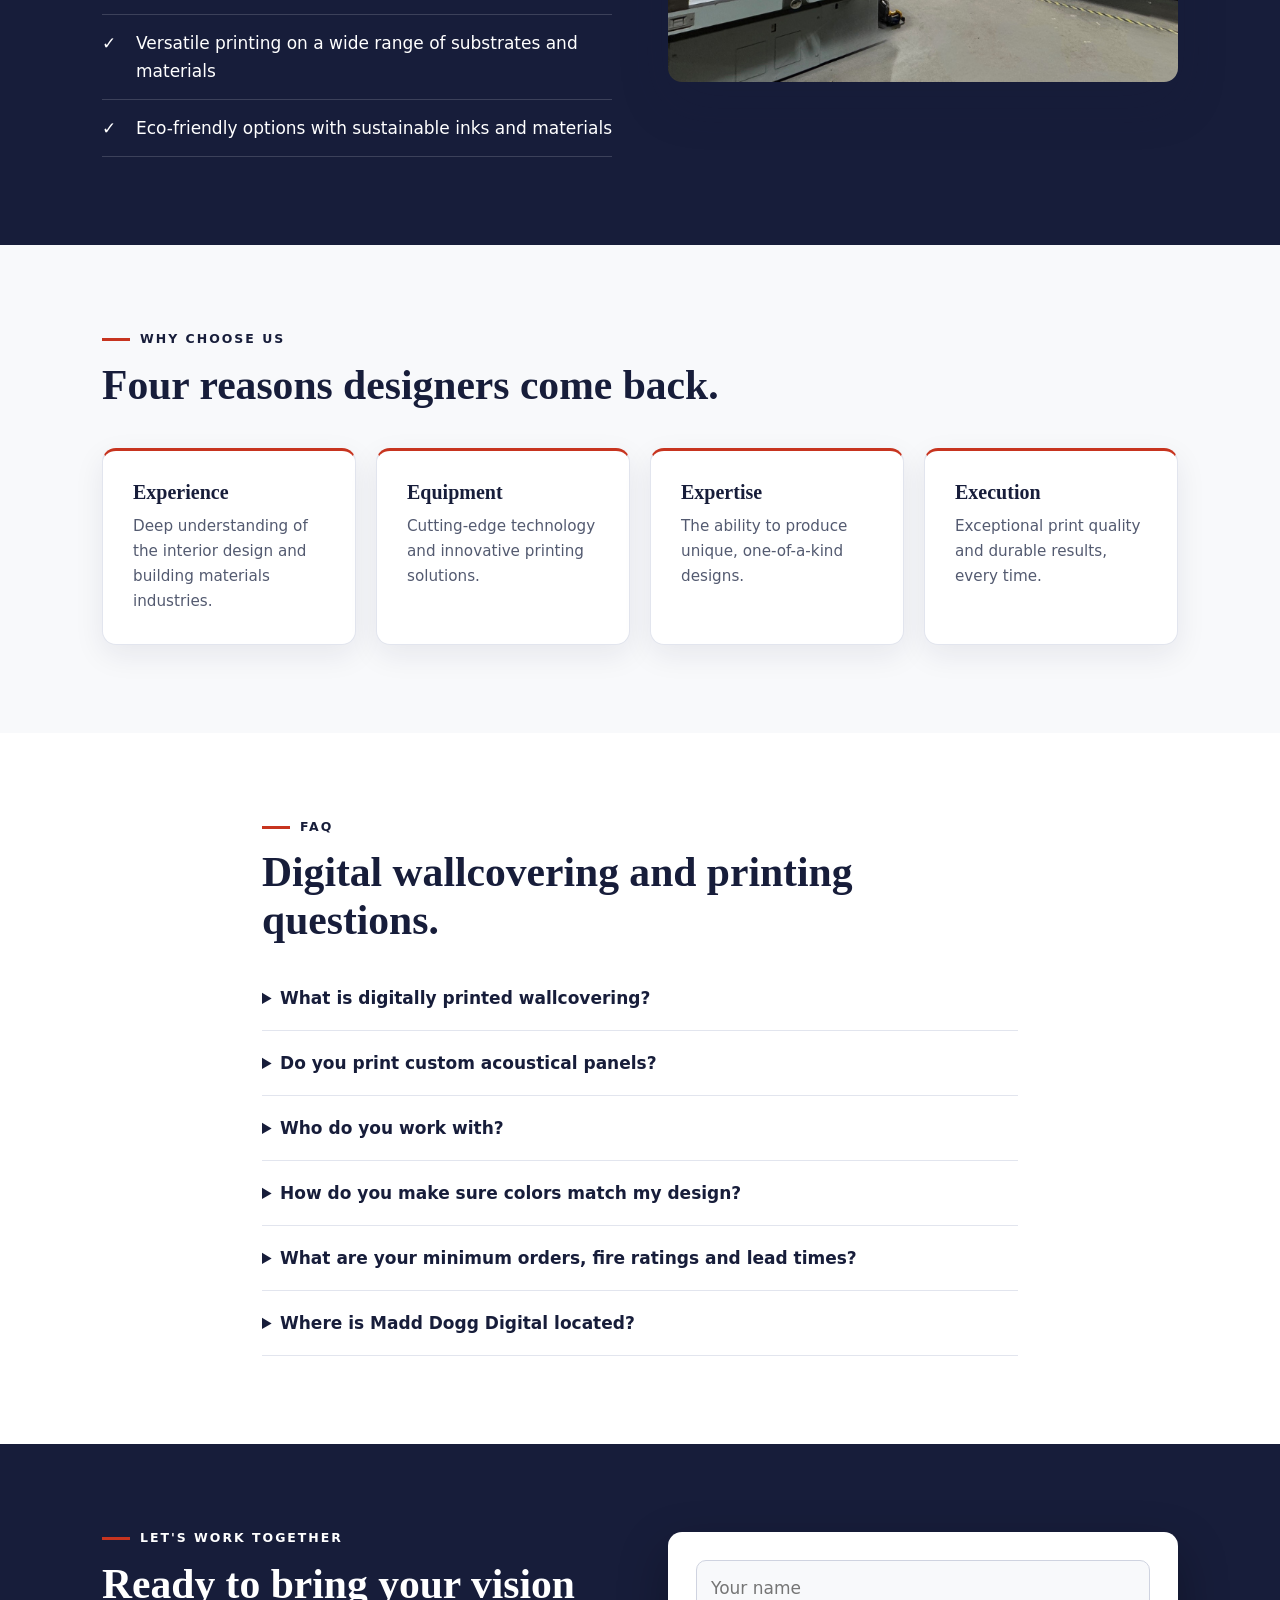
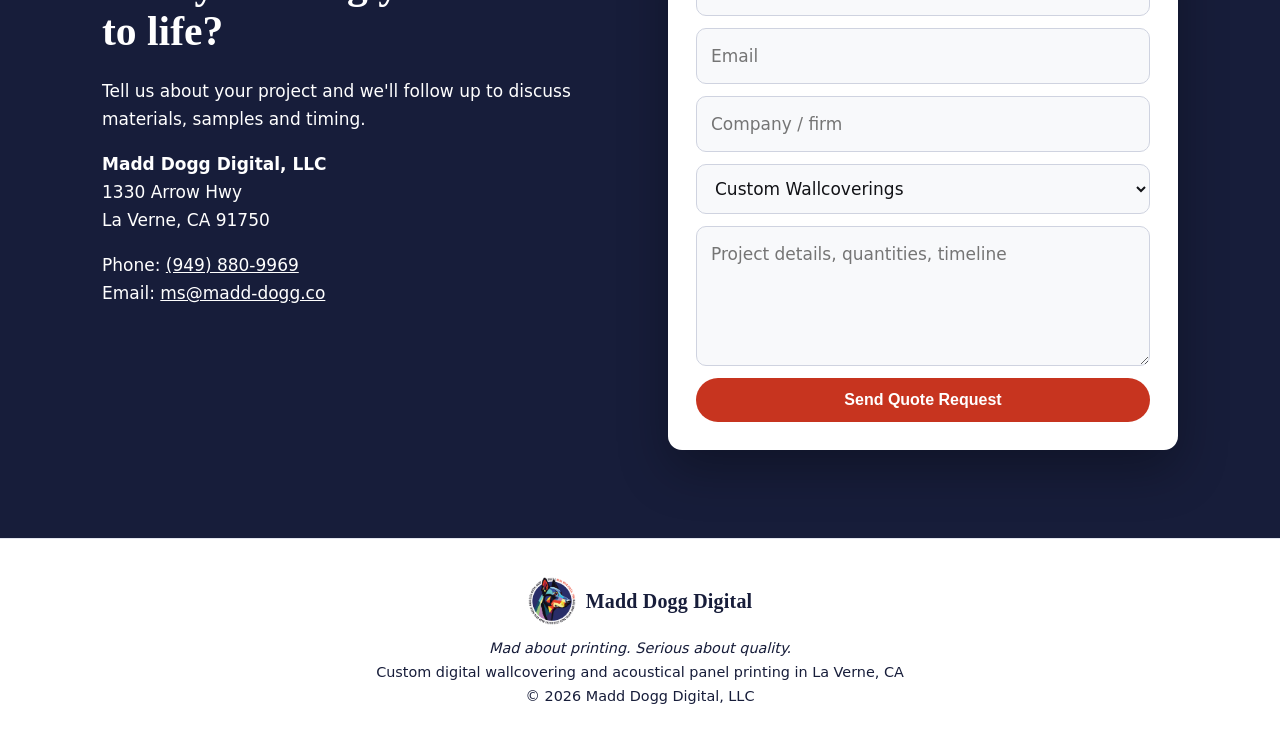
==== commit b27eb4c9: "added new pages and updated some things for SEO, also added new images" ====
--- a/index.html
+++ b/index.html
@@ -32,7 +32,8 @@
           "streetAddress": "1330 Arrow Hwy",
           "addressLocality": "La Verne",
           "addressRegion": "CA",
-          "postalCode": "91750"
+          "postalCode": "91750",
+          "addressCountry": "US"
         },
         "url": "https://www.madddoggdigital.com"
       }
@@ -109,12 +110,12 @@
             <img src="images/madd-dogg-digital-logo.png" alt="">
             <span>Madd Dogg Digital</span>
           </a>
-          <button id="menu" aria-label="Menu">☰</button>
+          <button id="menu" aria-label="Menu" aria-controls="links" aria-expanded="false">☰</button>
           <ul id="links">
-            <li><a href="#about">About</a></li>
-            <li><a href="#services">Services</a></li>
+            <li><a href="custom-digital-wallcovering.html">Wallcovering</a></li>
+            <li><a href="printed-acoustical-panels.html">Acoustical Panels</a></li>
+            <li><a href="materials-specs.html">Materials &amp; Specs</a></li>
             <li><a href="#process">Process</a></li>
-            <li><a href="#technology">Technology</a></li>
             <li><a href="#faq">FAQ</a></li>
             <li><a class="btn" href="#contact">Request a Quote</a></li>
           </ul>
@@ -167,15 +168,15 @@
           <div class="grid3">
             <div class="card rv">
               <h3>Custom Digital Wallcoverings</h3>
-              <p>Digitally printed wallcovering: bespoke wallpapers and murals that match your design aesthetic. From intricate patterns to large-scale graphics, in high resolution.</p>
+              <p>Digitally printed wallcovering: bespoke wallpapers and murals that match your design aesthetic. From intricate patterns to large-scale graphics, in high resolution. <a href="custom-digital-wallcovering.html">Learn more</a>.</p>
             </div>
             <div class="card rv">
               <h3>Printed Acoustical Panels &amp; Sound Boards</h3>
-              <p>Custom-printed acoustic panels and acoustical sound boards that improve both the look and the sound of offices, studios and public spaces.</p>
+              <p>Custom-printed acoustic panels and acoustical sound boards that improve both the look and the sound of offices, studios and public spaces. <a href="printed-acoustical-panels.html">Learn more</a>.</p>
             </div>
             <div class="card rv">
               <h3>Custom Printed Building Materials</h3>
-              <p>Digital printing opens up customization on a variety of building materials, for interior and exterior applications.</p>
+              <p>Digital printing opens up customization on a variety of building materials, for interior and exterior applications. <a href="materials-specs.html">Learn more</a>.</p>
             </div>
           </div>
         </div>
@@ -260,7 +261,6 @@
         <div class="wrap" style="max-width:800px">
           <div class="eyebrow">FAQ</div>
           <h2>Digital wallcovering and printing questions.</h2>
-          <!-- TODO: Confirm minimum order, fire rating, and lead time with the client. -->
           <details>
             <summary>What is digitally printed wallcovering?</summary>
             <p>Digitally printed wallcovering is custom wallcovering produced directly from digital artwork. It lets designers create bespoke wallpapers, murals and large-scale graphics in high resolution, from intricate patterns to full-wall images.</p>
@@ -306,16 +306,21 @@
             </p>
           </div>
           <form id="qf">
-            <input name="name" placeholder="Your name" required>
-            <input name="email" type="email" placeholder="Email" required>
-            <input name="company" placeholder="Company / firm">
-            <select name="type">
+            <label class="visually-hidden" for="qf-name">Your name</label>
+            <input id="qf-name" name="name" placeholder="Your name" required>
+            <label class="visually-hidden" for="qf-email">Email</label>
+            <input id="qf-email" name="email" type="email" placeholder="Email" required>
+            <label class="visually-hidden" for="qf-company">Company or firm</label>
+            <input id="qf-company" name="company" placeholder="Company / firm">
+            <label class="visually-hidden" for="qf-type">Project type</label>
+            <select id="qf-type" name="type">
               <option>Custom Wallcoverings</option>
               <option>Acoustical Solutions</option>
               <option>Custom Building Materials</option>
               <option>Something else</option>
             </select>
-            <textarea name="msg" rows="4" placeholder="Project details, quantities, timeline" required></textarea>
+            <label class="visually-hidden" for="qf-message">Project details, quantities, and timeline</label>
+            <textarea id="qf-message" name="msg" rows="4" placeholder="Project details, quantities, timeline" required></textarea>
             <button class="btn" type="submit">Send Quote Request</button>
           </form>
         </div>
--- a/css/styles.css
+++ b/css/styles.css
@@ -227,6 +227,10 @@
   background: #222 url("../images/yellow-flowers-custom-digital-wallcovering.jpg") center/cover;
 }
 
+.page-hero {
+  padding: 144px 0 100px;
+}
+
 .hero::before {
   position: absolute;
   inset: 0;
@@ -454,6 +458,16 @@
   font: inherit;
 }
 
+.visually-hidden {
+  position: absolute;
+  width: 1px;
+  height: 1px;
+  overflow: hidden;
+  clip: rect(0, 0, 0, 0);
+  white-space: nowrap;
+  clip-path: inset(50%);
+}
+
 input:focus,
 select:focus,
 textarea:focus {
@@ -504,6 +518,10 @@
 @media (max-width: 860px) {
   section {
     padding: 60px 0;
+  }
+
+  .page-hero {
+    padding: 112px 0 64px;
   }
 
   .grid3,
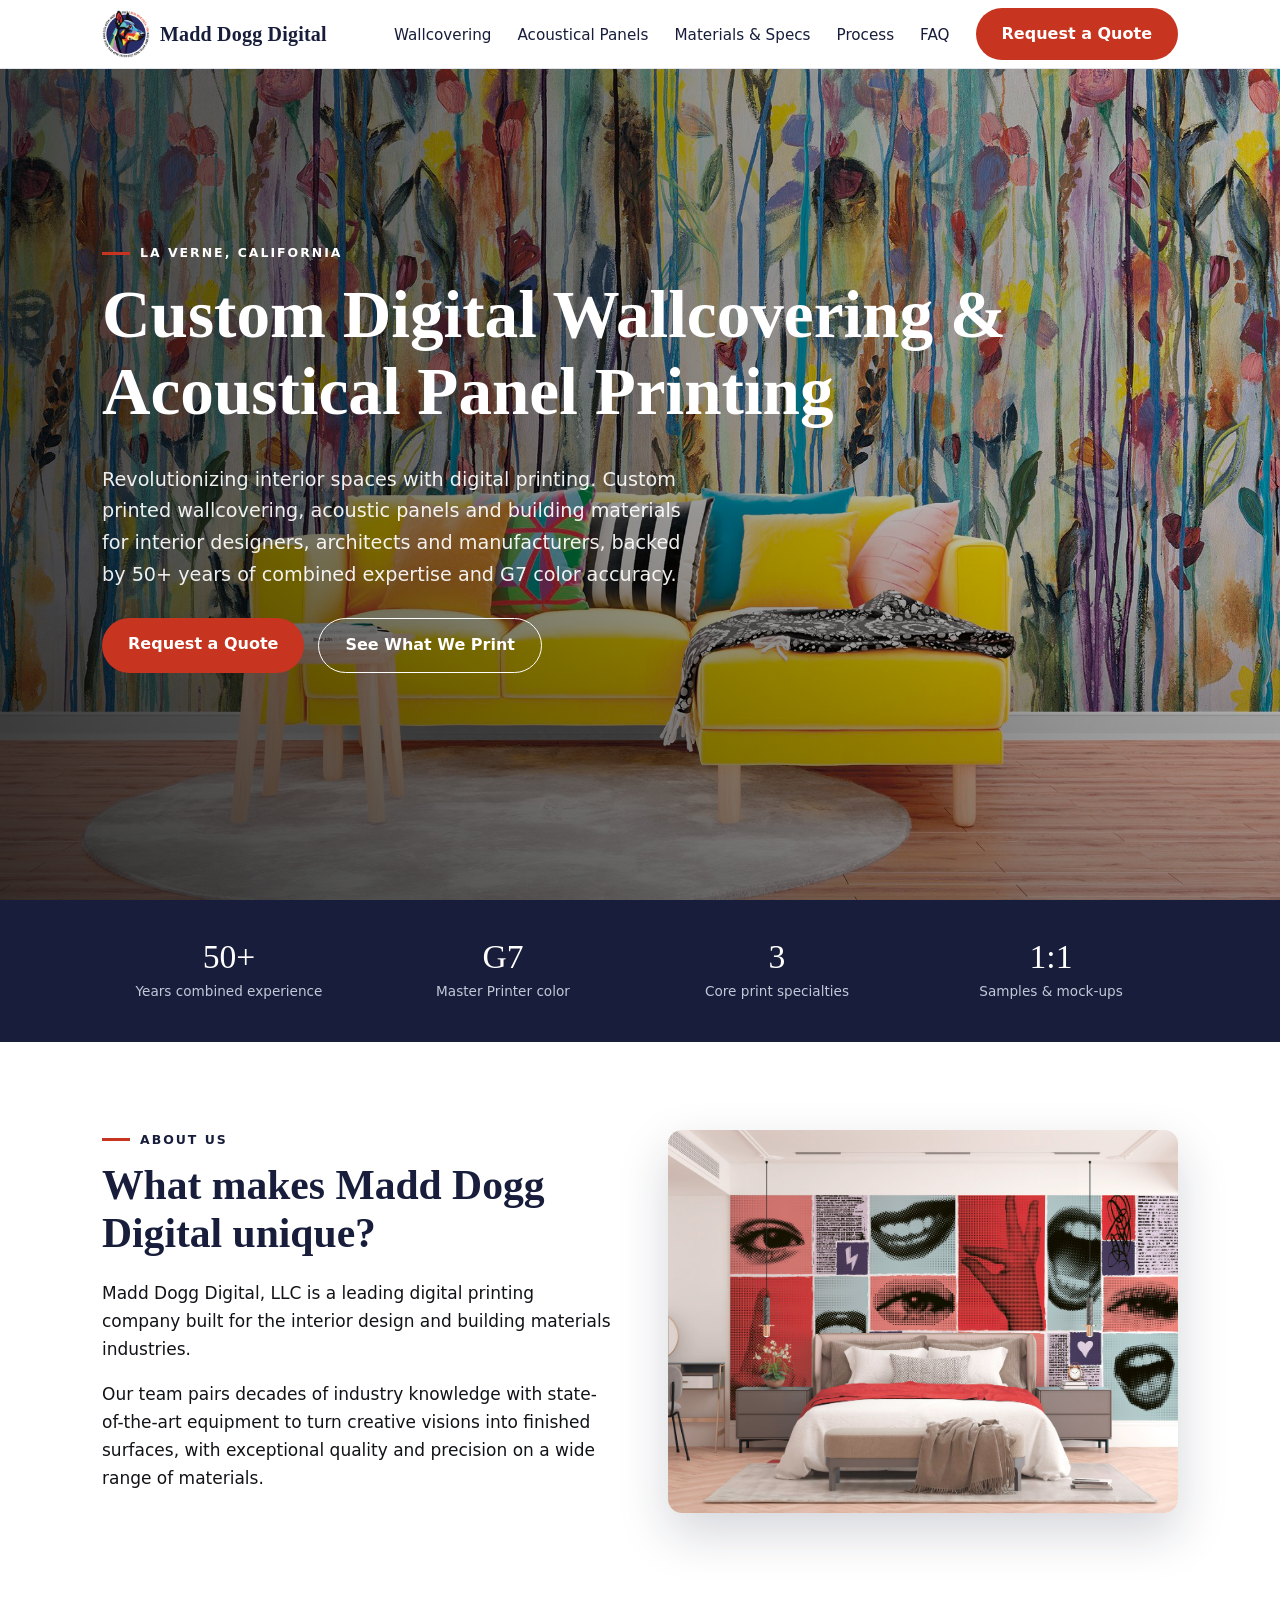
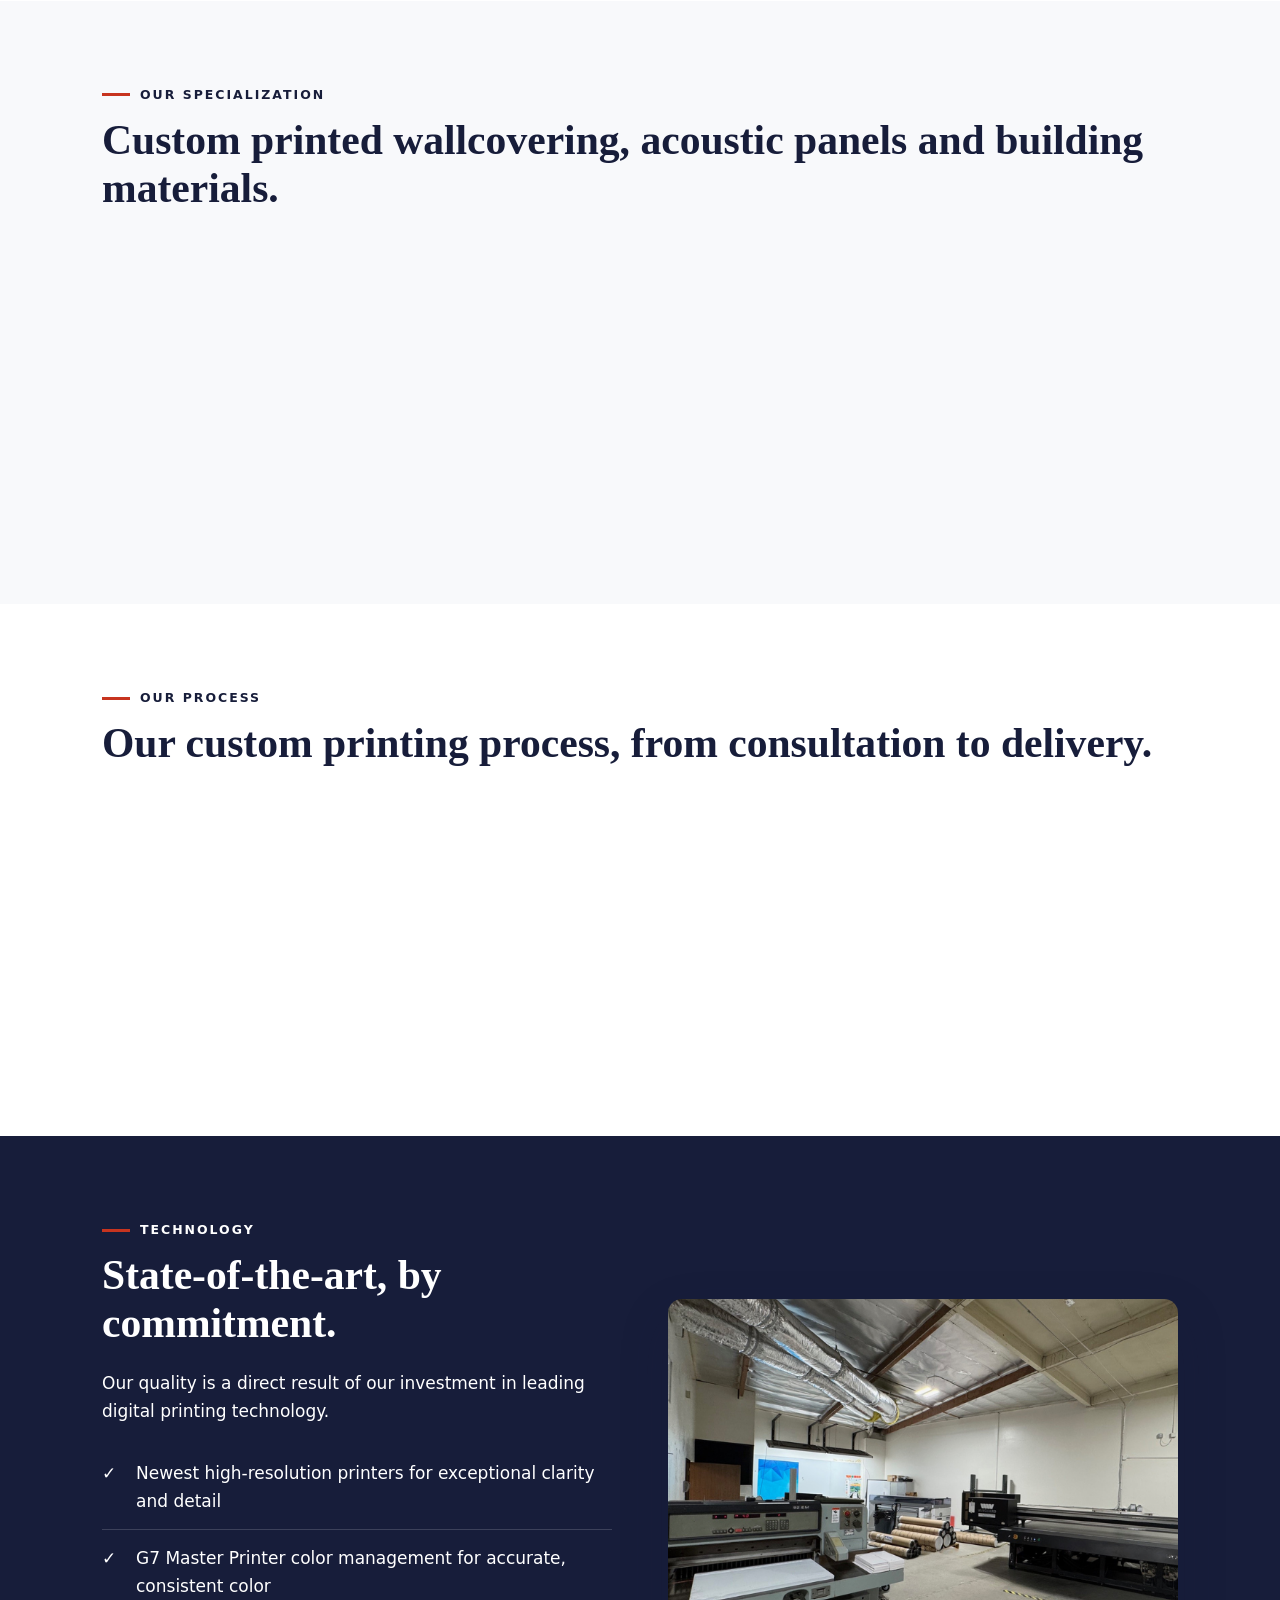
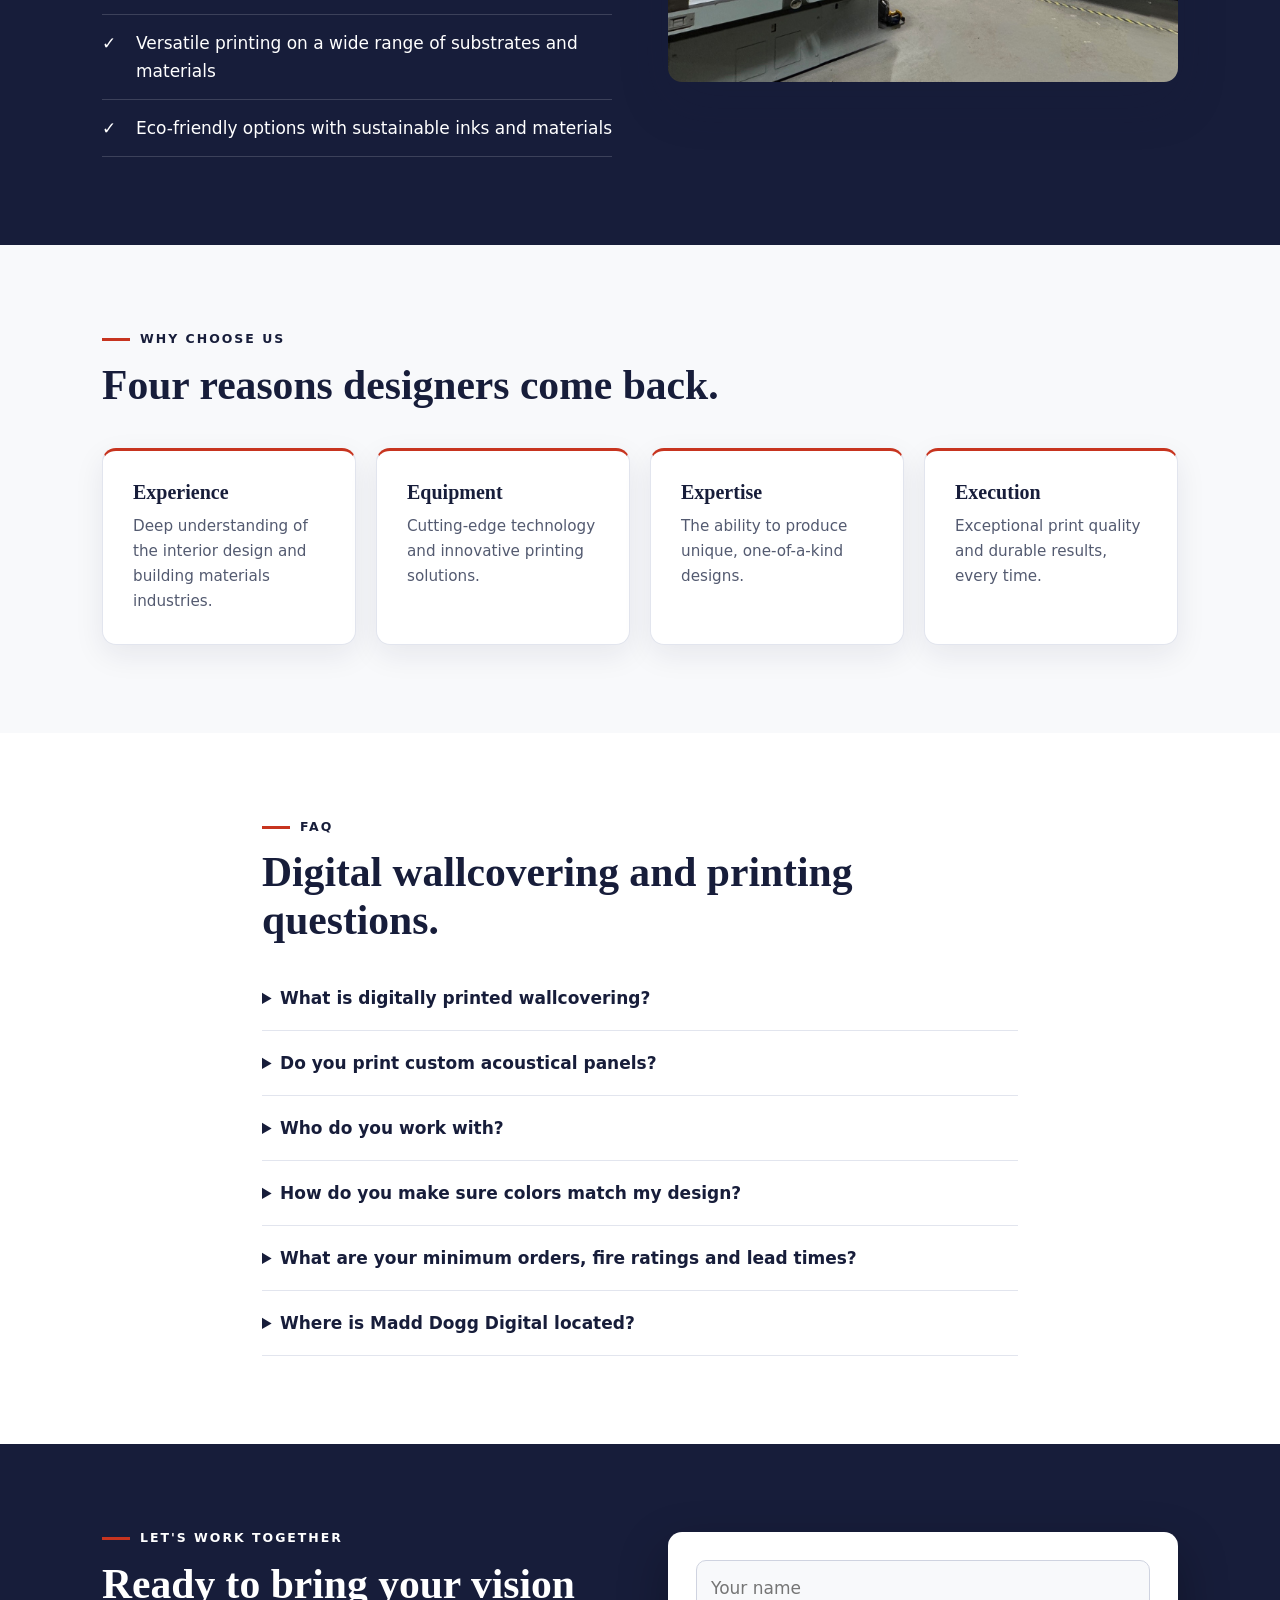
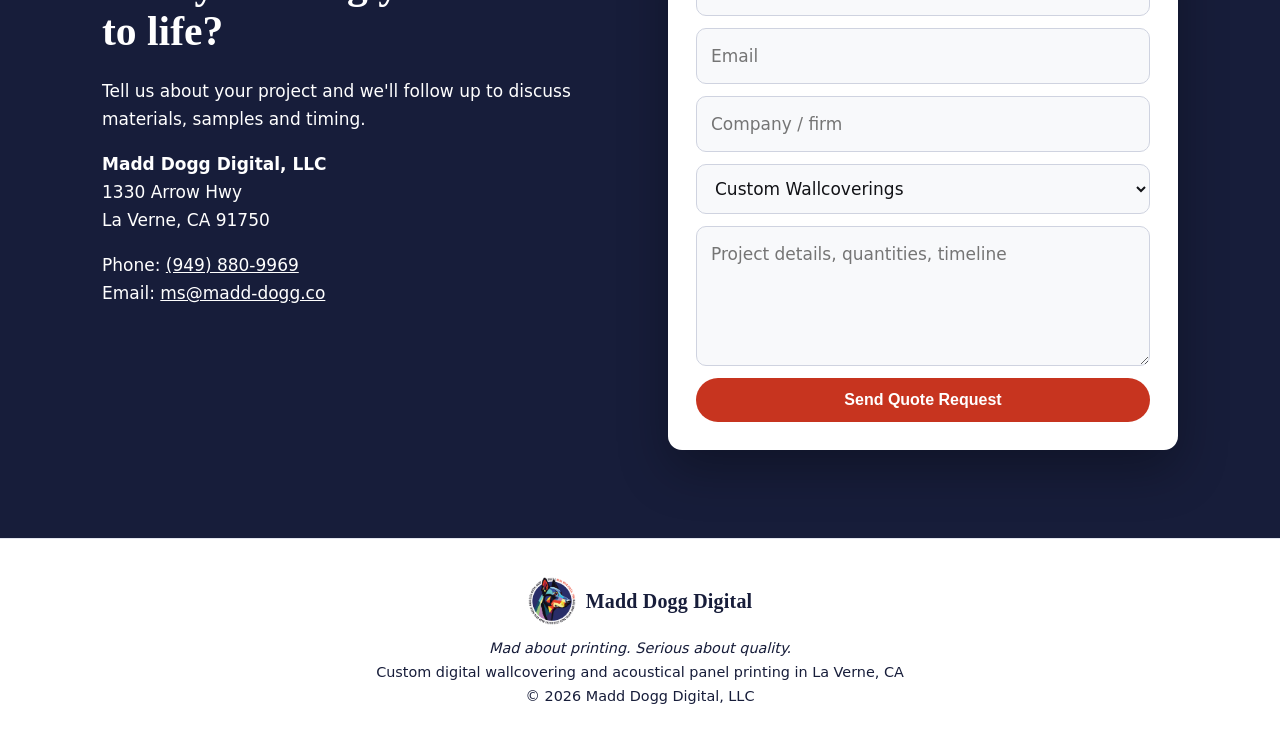
==== commit 2bb088d5: "Install Vercel Web Analytics Implemented Vercel Web Analytics for this static HTML website.  ## What" ====
--- a/index.html
+++ b/index.html
@@ -99,6 +99,12 @@
 
     <!-- Site styles -->
     <link rel="stylesheet" href="css/styles.css">
+
+    <!-- Vercel Web Analytics -->
+    <script>
+      window.va = window.va || function () { (window.vaq = window.vaq || []).push(arguments); };
+    </script>
+    <script defer src="/_vercel/insights/script.js"></script>
   </head>
 
   <body>
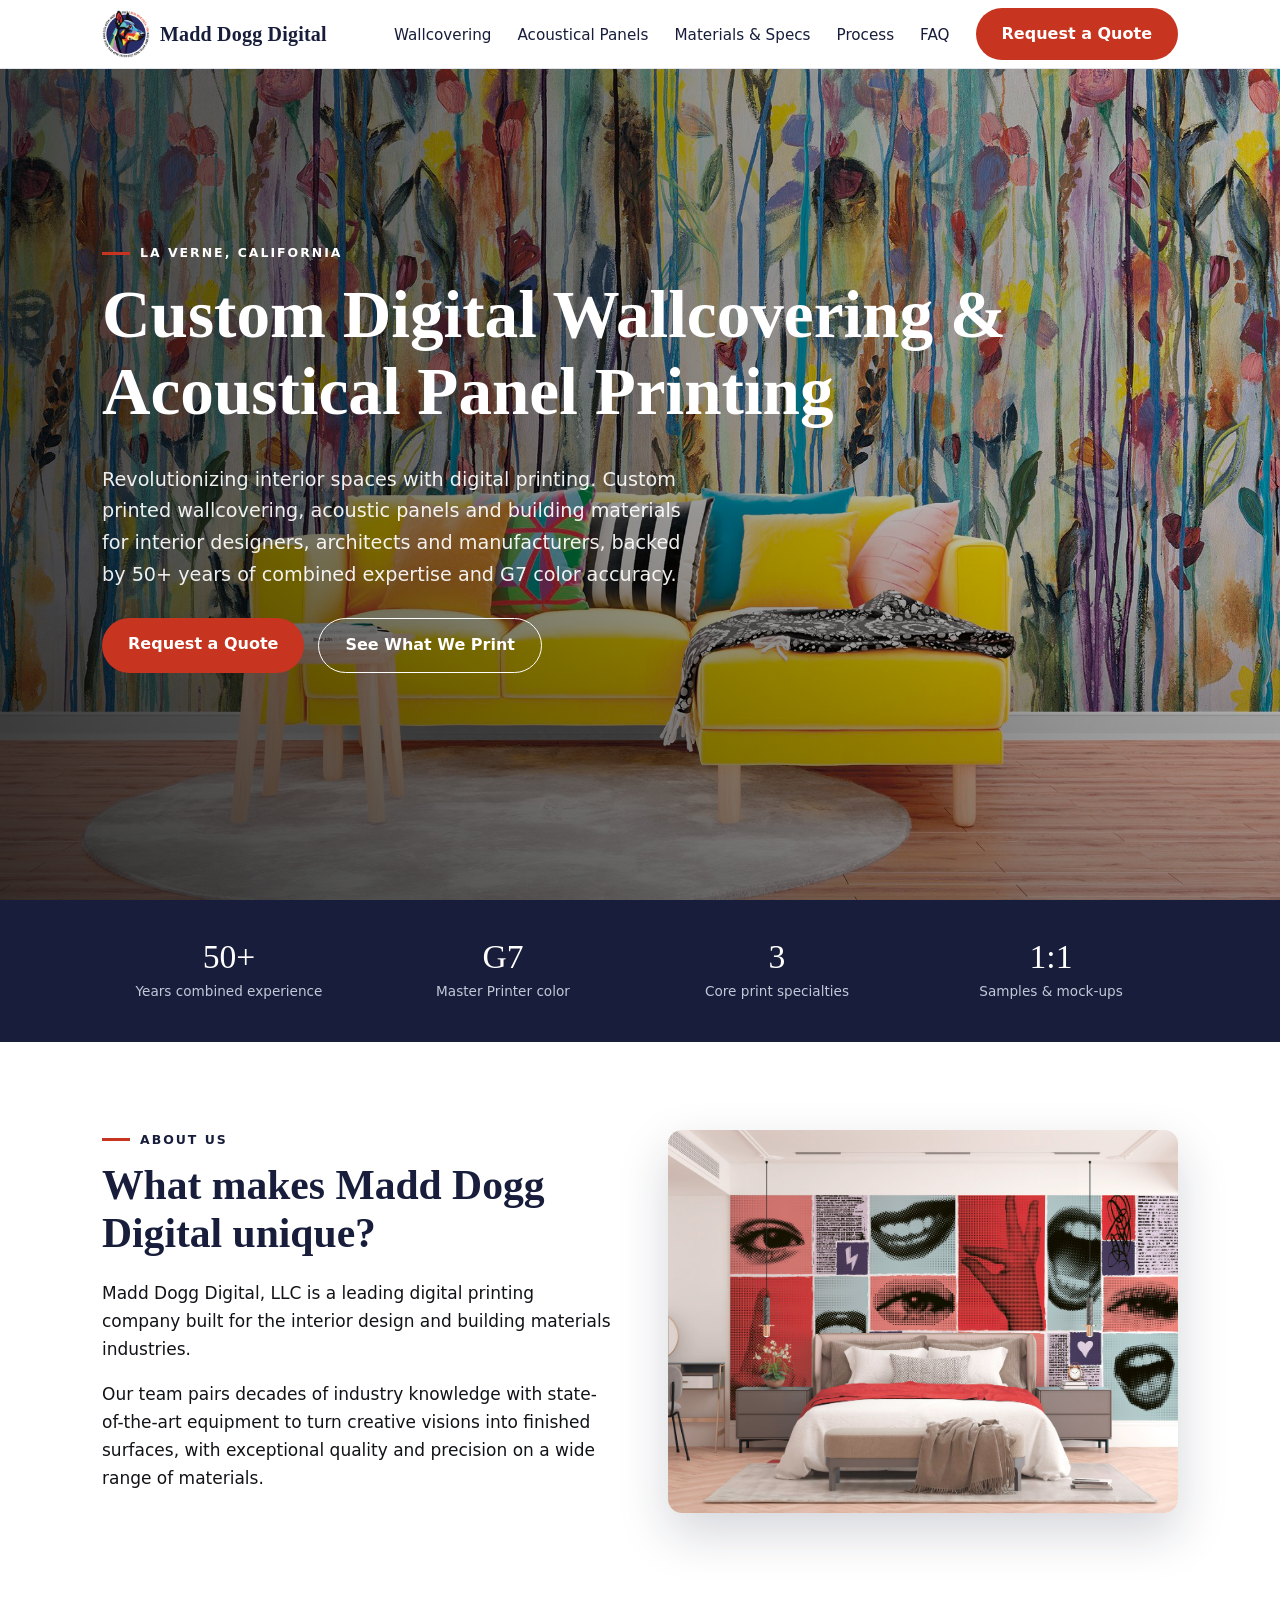
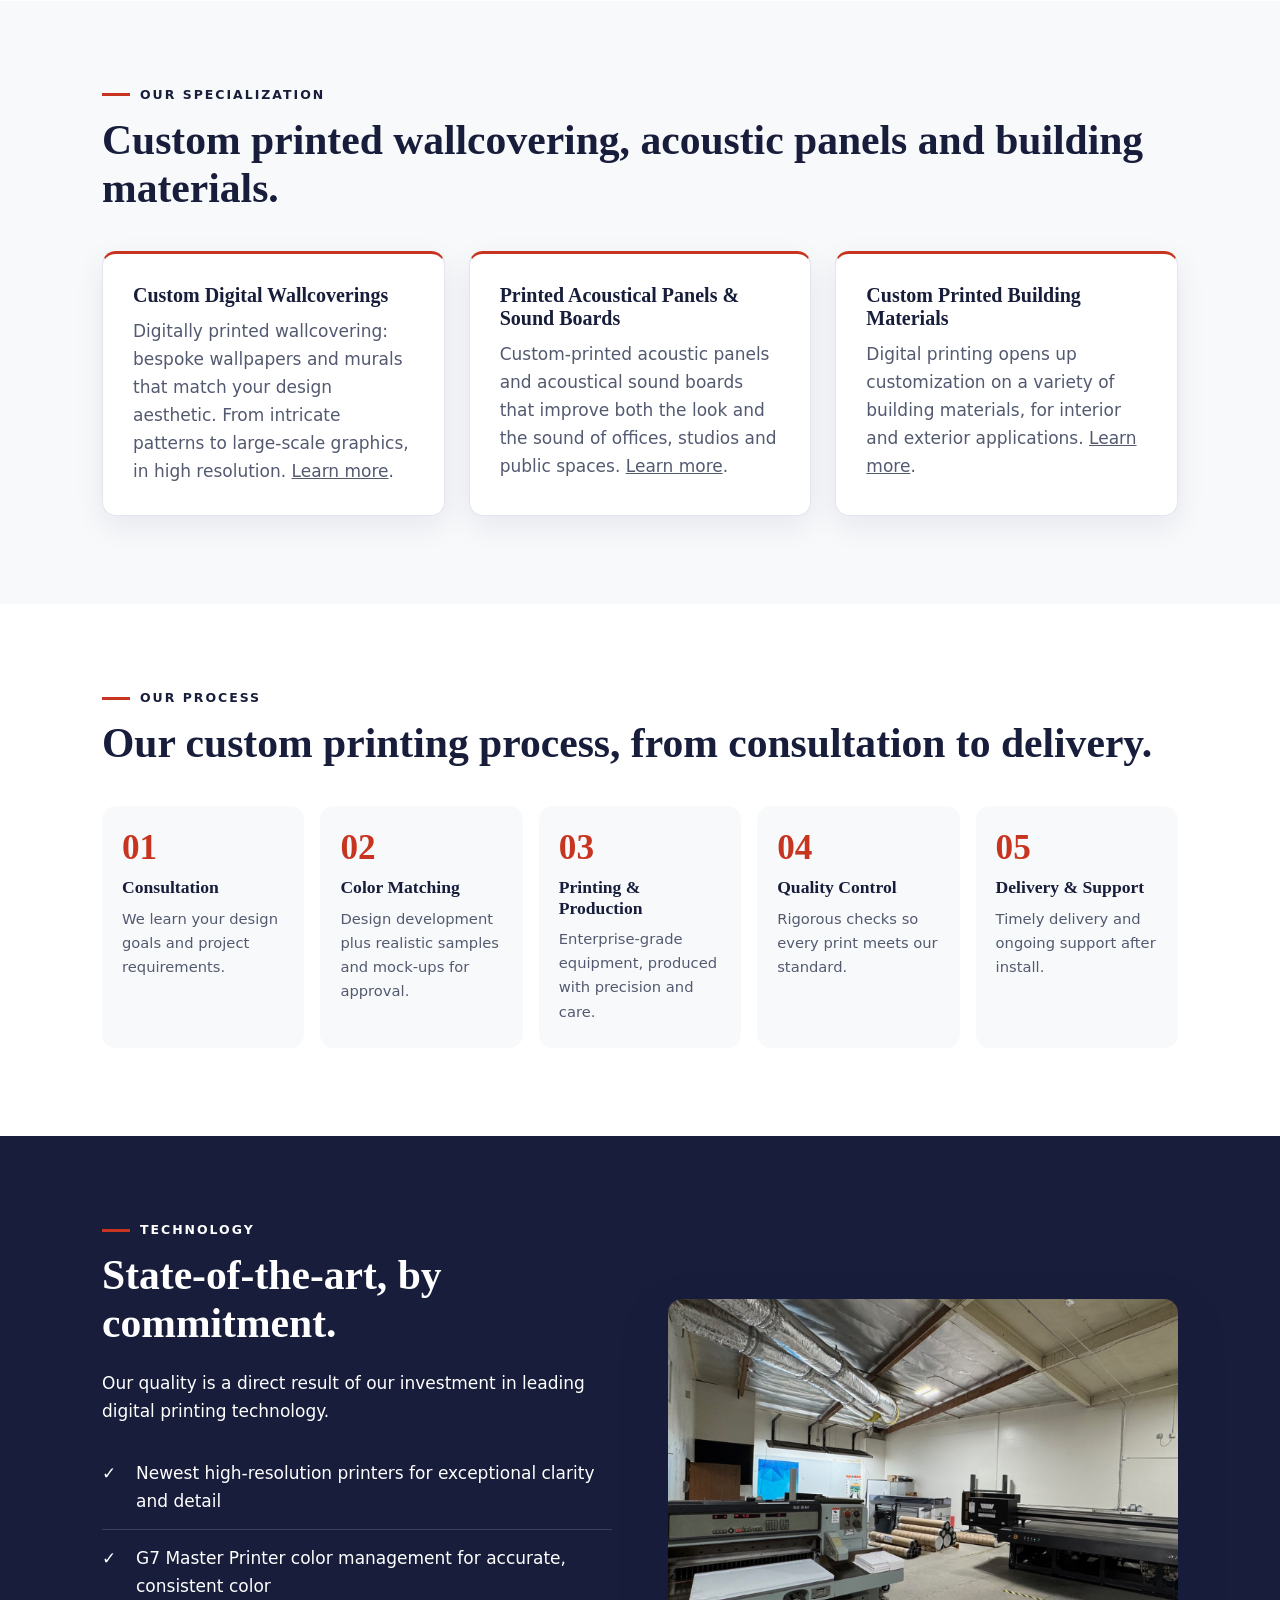
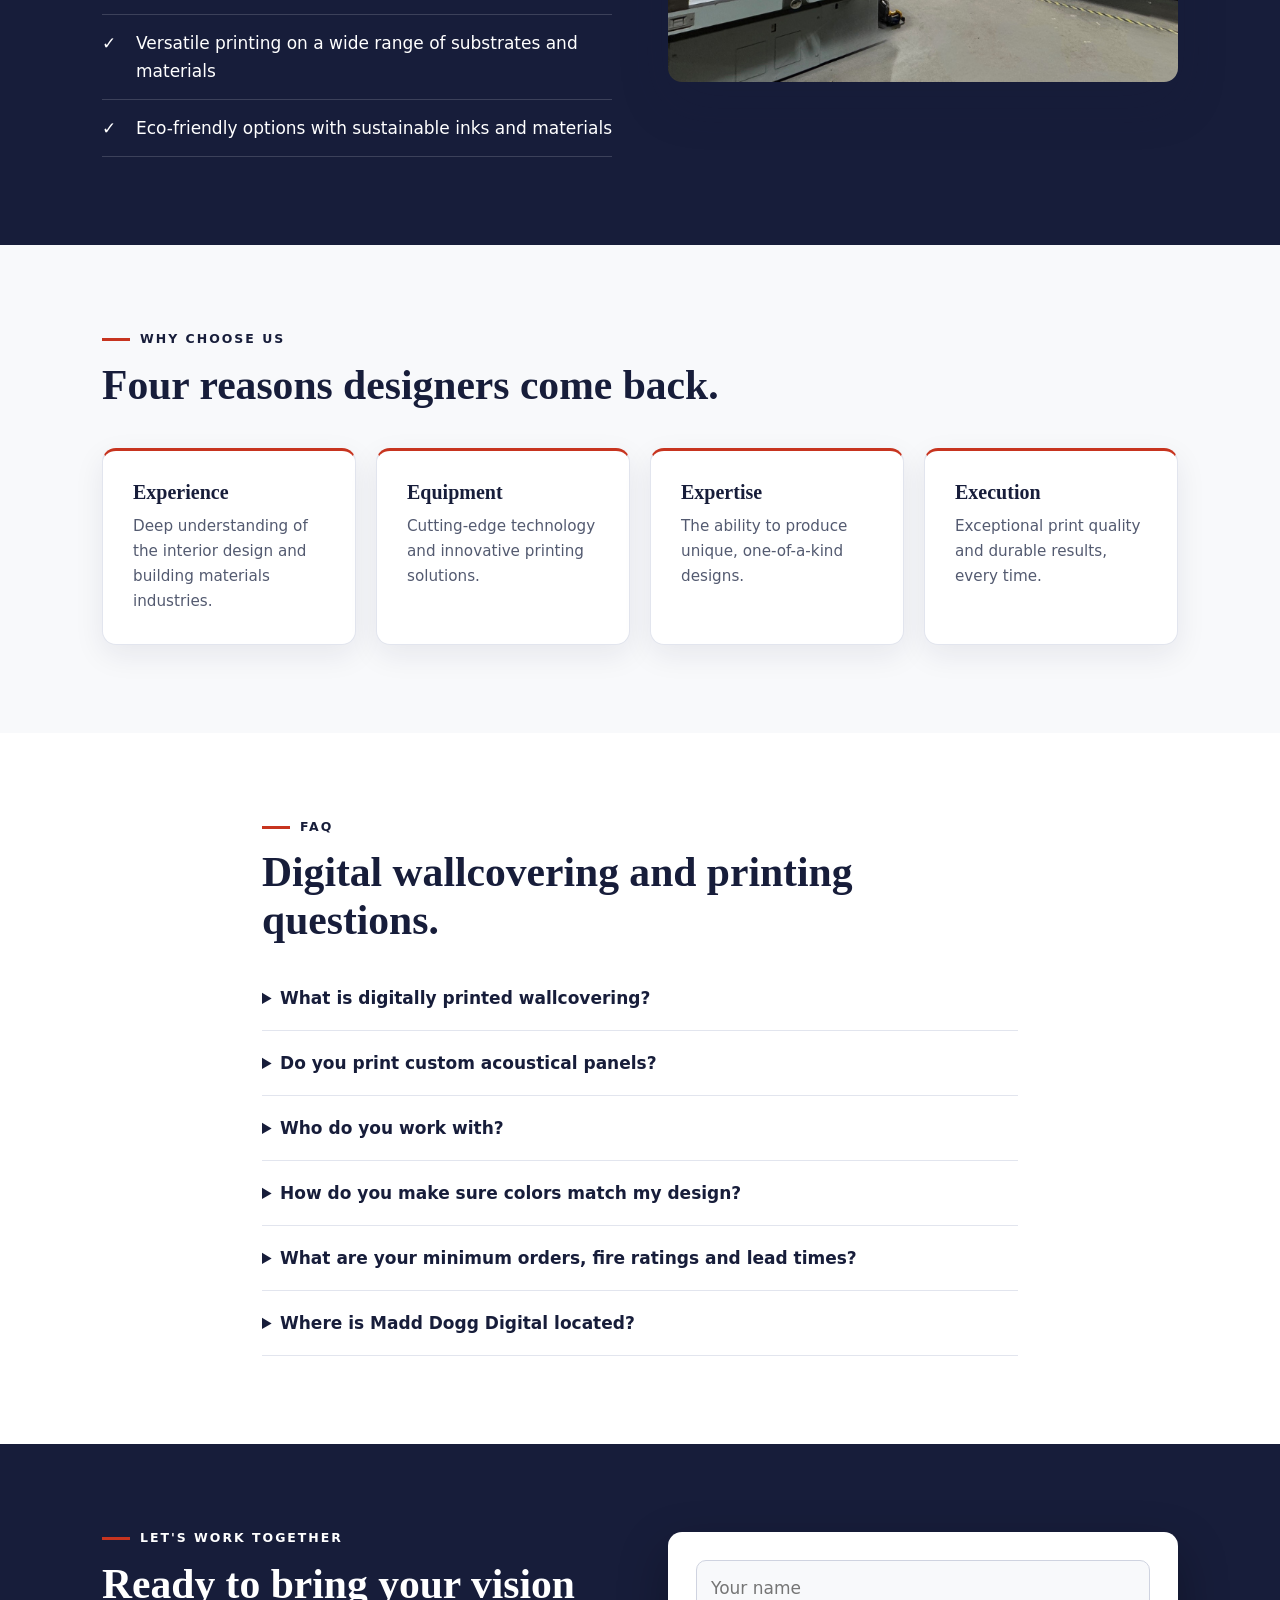
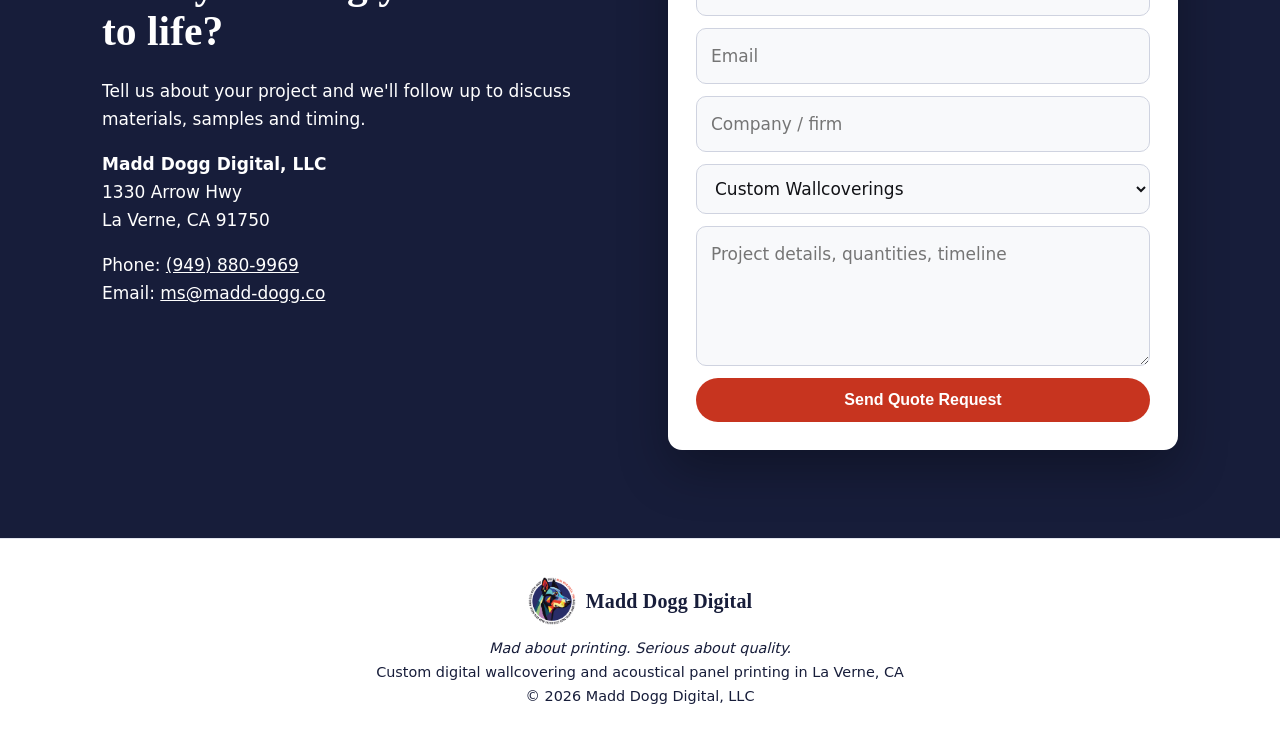
==== commit ccd2fd3c: "Merge pull request #2 from marxus5/vercel/install-vercel-web-analytics-lhdi2i Install Vercel Web Ana" ====
--- a/index.html
+++ b/index.html
@@ -18,7 +18,17 @@
     <meta property="og:title" content="Custom Digital Wallcovering &amp; Acoustical Panel Printing | Madd Dogg Digital">
     <meta property="og:description" content="Custom digitally printed wallcovering, acoustic panels and building materials. La Verne, CA.">
     <meta property="og:image" content="/images/yellow-flowers-custom-digital-wallcovering.jpg">
-
+   
+    <!-- Google tag (gtag.js) -->
+    <script async src="https://www.googletagmanager.com/gtag/js?id=G-PKND13869P"></script>
+    <script>
+      window.dataLayer = window.dataLayer || [];
+      function gtag(){dataLayer.push(arguments);}
+      gtag('js', new Date());
+
+      gtag('config', 'G-PKND13869P');
+    </script>
+    
     <!-- Business structured data -->
     <script type="application/ld+json">
       {
